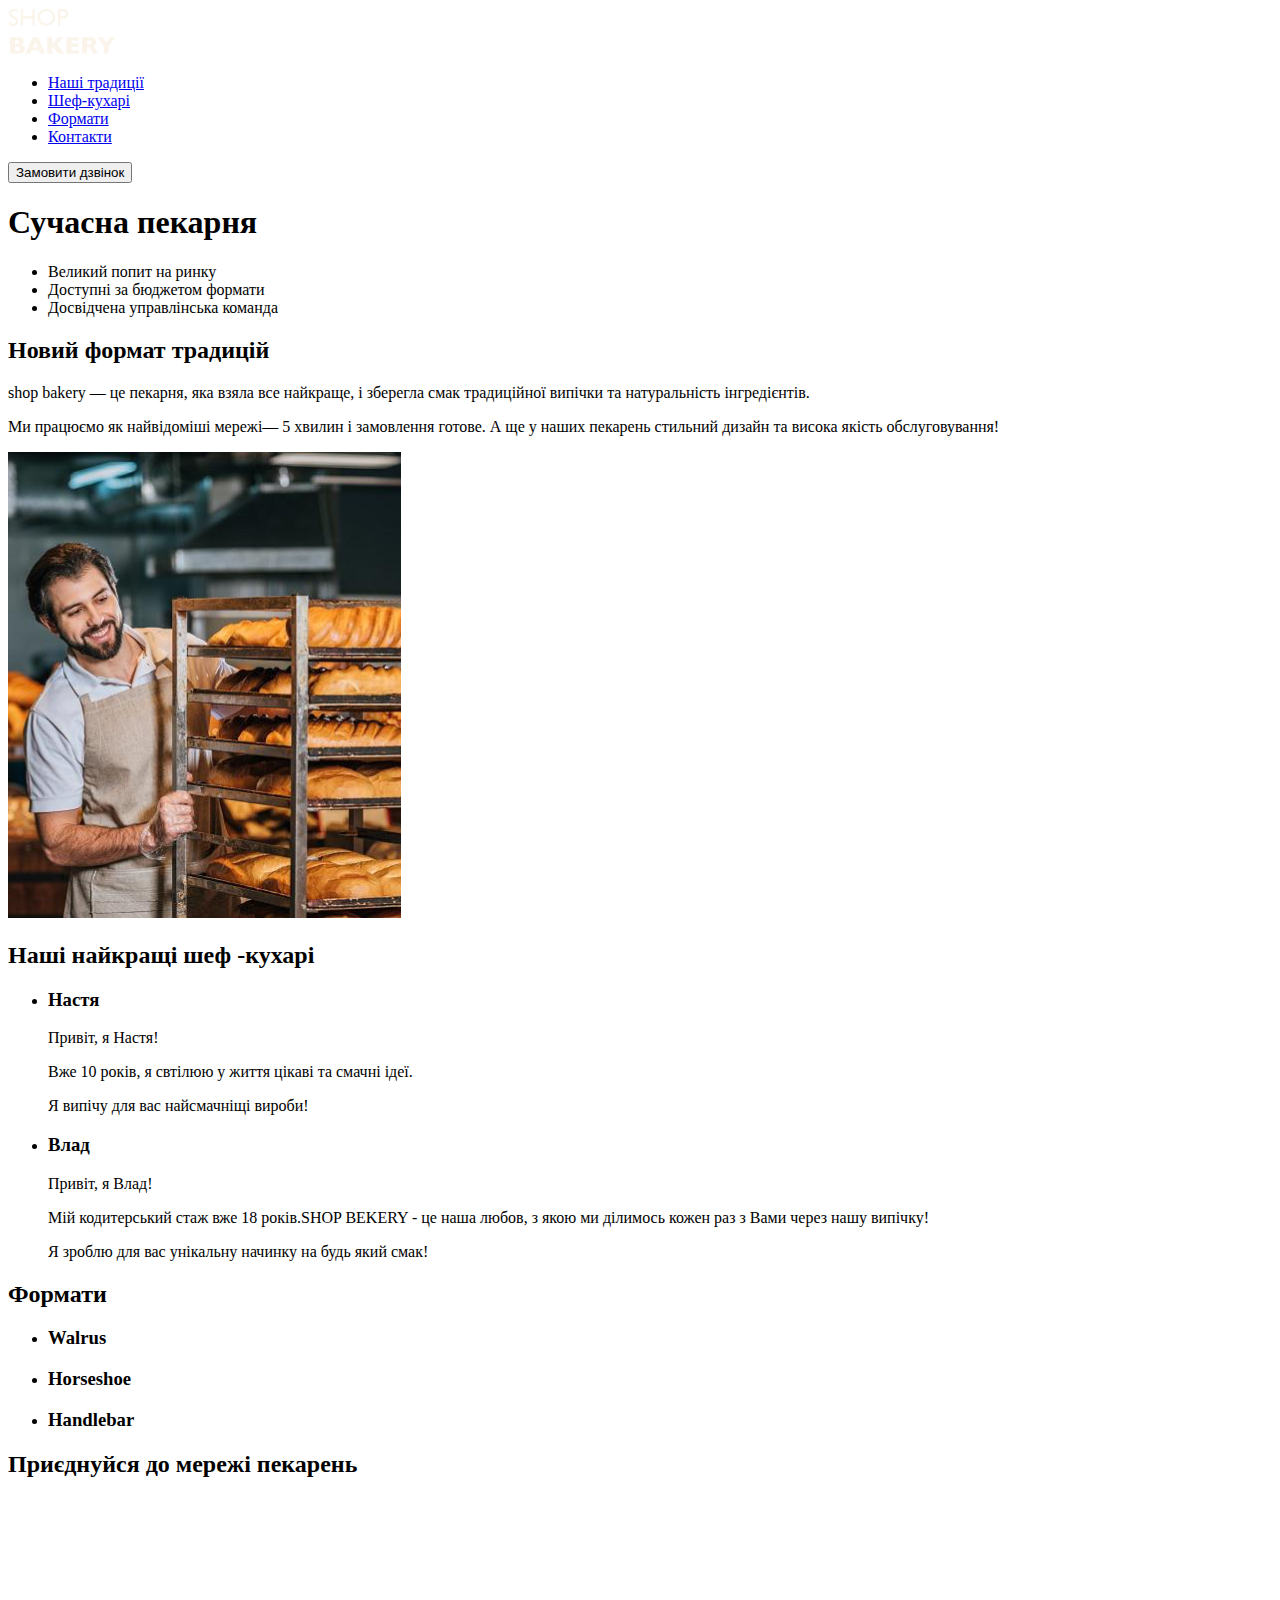
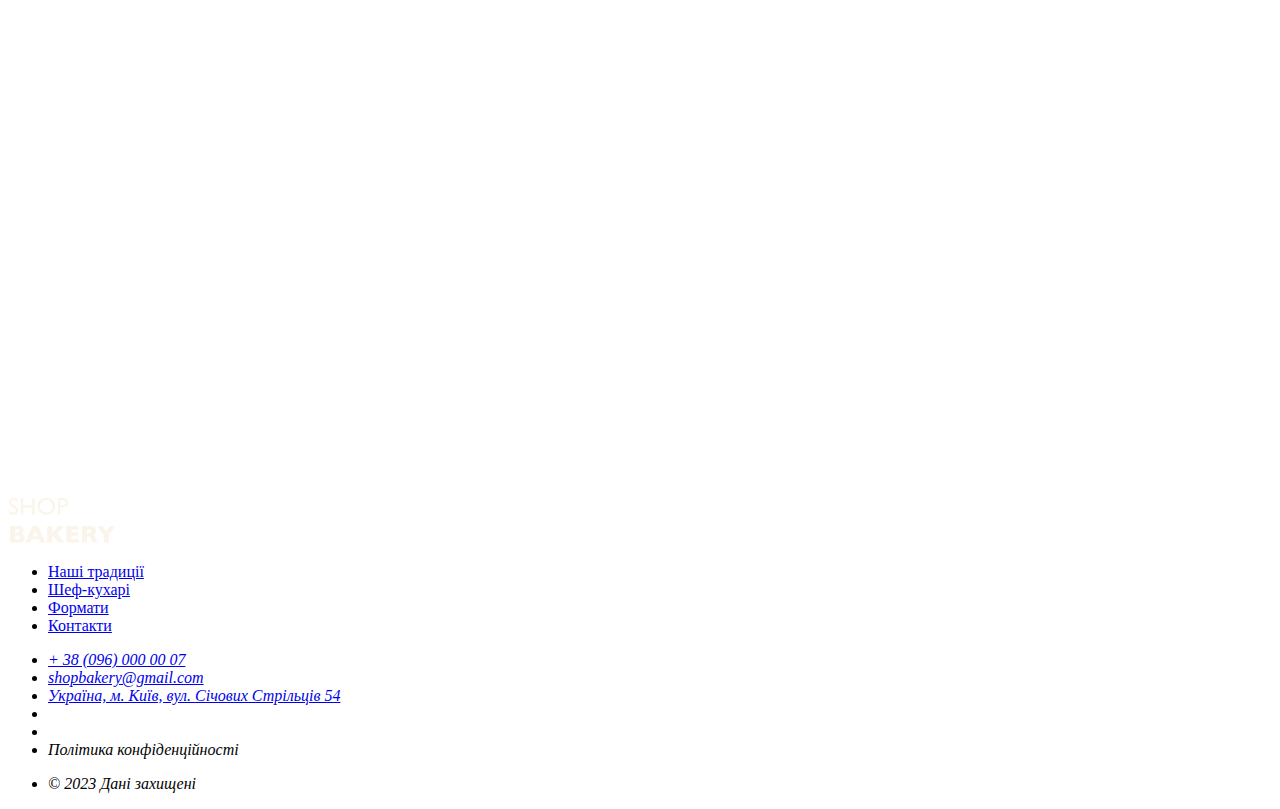
==== index.html @ c2840399 "Changes to be committed: 	modified:   index.html 	new file:   test.html" ====
<!DOCTYPE html>
<html lang="uk">

<head>
    <meta charset="UTF-8">
    <meta name="viewport" content="width=device-width, initial-scale=1.0">
    <title>Сучасна пекарня</title>
</head>

<body>
    <header>
        <nav>
            <a href="/"><img src="images/logo.svg" alt="Сучасна пекарня">
            </a>
            <ul>
                <li><a href="#traditions-section">Наші традиції</a></li>
                <li><a href="#chefs-section">Шеф-кухарі</a></li>
                <li><a href="#formats-section">Формати</a></li>
                <li><a href="#contact-section">Контакти</a></li>
            </ul>
        </nav>
        <button type="button">Замовити дзвінок</button>
    </header>
    <main>
        <section>
            <h1>Сучасна пекарня</h1>
        </section>
        <section id="traditions-section">
            <ul>
                <li>Великий попит на ринку</li>
                <li>Доступні за бюджетом формати</li>
                <li>Досвідчена управлінська команда</li>
            </ul>
            <h2>Новий формат традицій</h2>
            <p>
                <span>shop bakery</span> — це пекарня, яка взяла все найкраще, і зберегла смак традиційної випічки та
                натуральність інгредієнтів.
            </p>
            <p>Ми працюємо як найвідоміші мережі—
                <span>5 хвилин і замовлення готове</span>.
                А ще у наших пекарень стильний дизайн
                та висока якість обслуговування!
            </p>
            <img src="images/baker-man.jpg" alt="Пекар">
        </section>
        <section id="chefs-section">
            <h2>Наші найкращі шеф -кухарі</h2>
            <ul>
                <li>
                    <article>
                        <h3>Настя</h3>
                        <p>Привіт, я Настя!</p>
                        <p>Вже 10 років, я свтілюю
                            у життя цікаві та смачні ідеї.</p>
                        <p>Я випічу для вас
                            найсмачніщі вироби!</p>
                    </article>
                </li>
                <li>
                    <article>
                        <h3>Влад</h3>
                        <p>Привіт, я Влад!</p>
                        <p>Мій кодитерський стаж вже 18 років.SHOP BEKERY - це наша любов, з якою ми ділимось
                            кожен раз з Вами через нашу
                            випічку!</p>
                        <p>Я зроблю для вас унікальну начинку на будь який смак!</p>
                    </article>
                </li>
            </ul>
        </section>
        <section id="formats-section">
            <h2>Формати</h2>
            <ul>
                <li>
                    <article>
                        <h3 lang="en">Walrus</h3>
                    </article>
                </li>
                <li>
                    <article>
                        <h3 lang="en">Horseshoe</h3>
                    </article>
                </li>
                <li>
                    <article>
                        <h3 lang="en">Handlebar</h3>
                    </article>
                </li>
            </ul>
        </section>
        <section id="contact-section">
            <h2>Приєднуйся до мережі пекарень</h2>
            <iframe
                src="https://www.google.com/maps/embed?pb=!1m18!1m12!1m3!1d2540.1640531314047!2d30.491233500000003!3d50.4566697!2m3!1f0!2f0!3f0!3m2!1i1024!2i768!4f13.1!3m3!1m2!1s0x40d4ce637bfe1717%3A0x5370c2254ad1b952!2z0YPQuy4g0KHQtdGH0LXQstGL0YUg0KHRgtGA0LXQu9GM0YbQvtCyLCA1NCwg0JrQuNC10LIsIDAyMDAw!5e0!3m2!1sru!2sua!4v1703765813753!5m2!1sru!2sua"
                width="603" height="595" style="border:0;" allowfullscreen="" loading="lazy"
                referrerpolicy="no-referrer-when-downgrade"></iframe>
        </section>
    </main>
    <footer>
        <nav>
            <a href="/"><img src="images/logo.svg" alt="Сучасна пекарня">
                <ul>
                    <li><a href="#">Наші традиції</a></li>
                    <li><a href="#">Шеф-кухарі</a></li>
                    <li><a href="#">Формати</a></li>
                    <li><a href="#">Контакти</a></li>

                </ul>
        </nav>
        <address>
            <ul>
                <li><a href="tel:+380960000007">+ 38 (096) 000 00 07</a></li>
                <li><a href="mailto:shopbakery@gmail.com">shopbakery@gmail.com</a></li>
                <li><a href="https://maps.app.goo.gl/4jJMo3dhJYnmSr639" target="_blank">Україна, м. Київ,
                        вул. Січових Стрільців 54</a></li>
                <li><a href="#" target="_blank"></a></li>
                <li><a href="#" target="_blank"></a></li>
                <li><a href="#" target="_blank"></a>Політика конфіденційності</li>
                <li>
                    <p>&copy; 2023 Дані захищені</p>
                </li>
            </ul>
        </address>
    </footer>
</body>


</html>
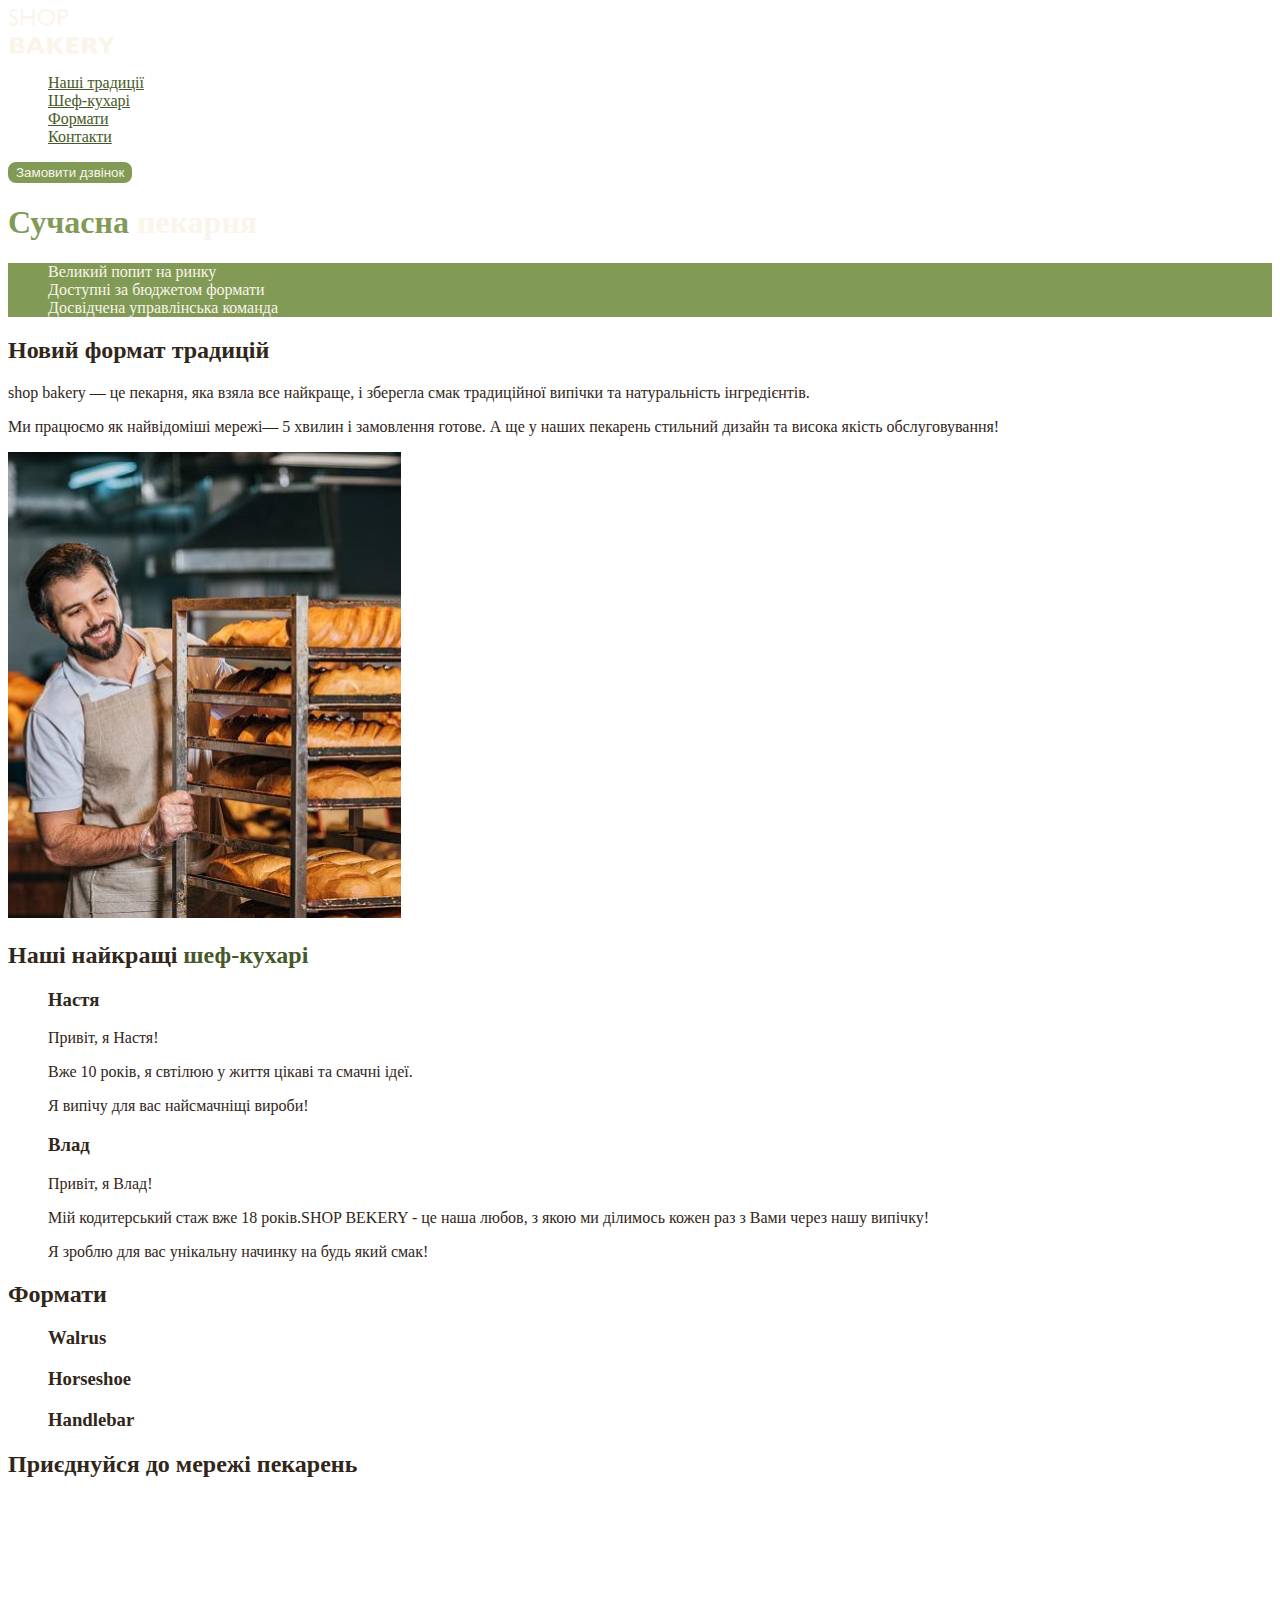
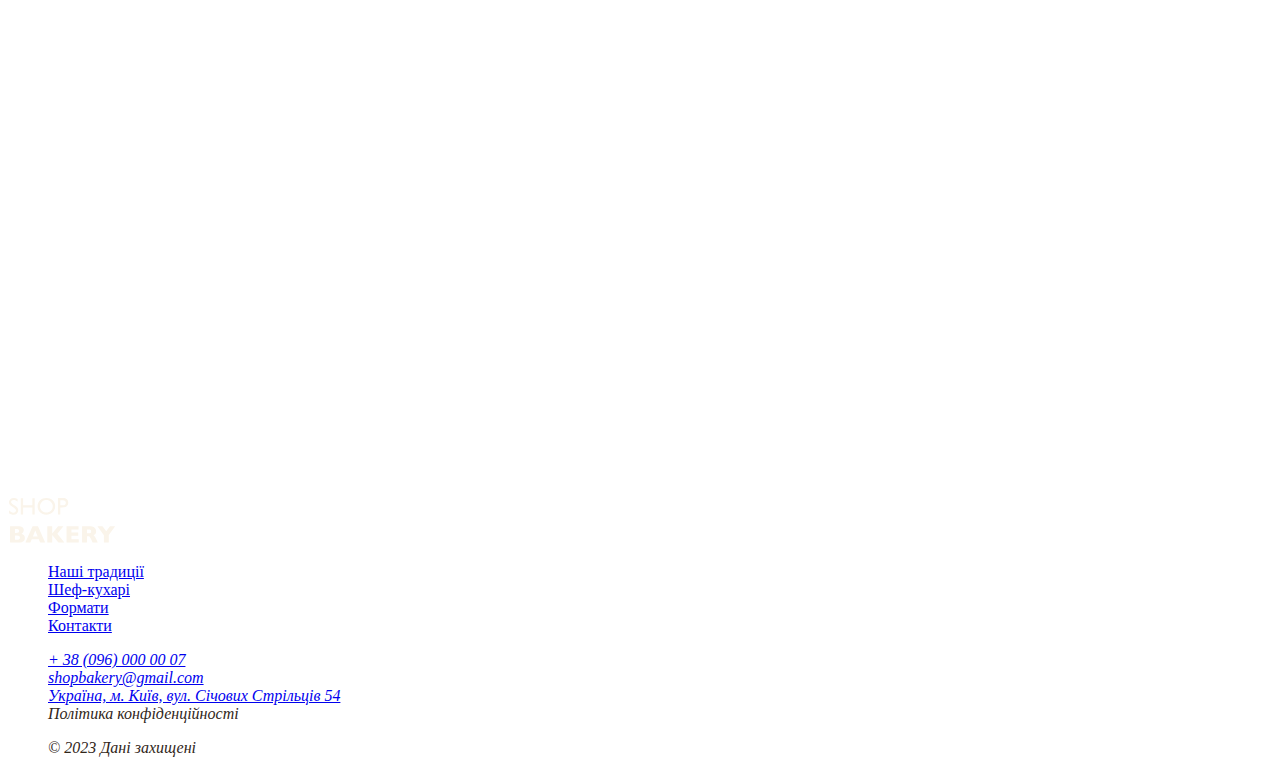
==== commit 5324b936: "new file:   css/styles.css 	modified:   index.html 	deleted:    test.html" ====
--- a/index.html
+++ b/index.html
@@ -5,6 +5,7 @@
     <meta charset="UTF-8">
     <meta name="viewport" content="width=device-width, initial-scale=1.0">
     <title>Сучасна пекарня</title>
+    <link rel="stylesheet" href="css/styles.css">
 </head>
 
 <body>
@@ -13,25 +14,25 @@
             <a href="/"><img src="images/logo.svg" alt="Сучасна пекарня">
             </a>
             <ul>
-                <li><a href="#traditions-section">Наші традиції</a></li>
-                <li><a href="#chefs-section">Шеф-кухарі</a></li>
-                <li><a href="#formats-section">Формати</a></li>
-                <li><a href="#contact-section">Контакти</a></li>
+                <li><a class="link" href="#traditions-section">Наші традиції</a></li>
+                <li><a class="link" href="#chefs-section">Шеф-кухарі</a></li>
+                <li><a class="link" href="#formats-section">Формати</a></li>
+                <li><a class="link" href="#contact-section">Контакти</a></li>
             </ul>
         </nav>
-        <button type="button">Замовити дзвінок</button>
+        <button class="bottom" type="button">Замовити дзвінок</button>
     </header>
     <main>
         <section>
-            <h1>Сучасна пекарня</h1>
+            <h1 class="hero-title"><span class="accent">Сучасна</span> пекарня</h1>
         </section>
         <section id="traditions-section">
-            <ul>
+            <ul class="adventages-list">
                 <li>Великий попит на ринку</li>
                 <li>Доступні за бюджетом формати</li>
                 <li>Досвідчена управлінська команда</li>
             </ul>
-            <h2>Новий формат традицій</h2>
+            <h2 class="section-title">Новий формат традицій</h2>
             <p>
                 <span>shop bakery</span> — це пекарня, яка взяла все найкраще, і зберегла смак традиційної випічки та
                 натуральність інгредієнтів.
@@ -44,7 +45,7 @@
             <img src="images/baker-man.jpg" alt="Пекар">
         </section>
         <section id="chefs-section">
-            <h2>Наші найкращі шеф -кухарі</h2>
+            <h2 class="section-title">Наші найкращі <span class="accent">шеф-кухарі</span></h2>
             <ul>
                 <li>
                     <article>
@@ -69,7 +70,7 @@
             </ul>
         </section>
         <section id="formats-section">
-            <h2>Формати</h2>
+            <h2 class="section-title">Формати</h2>
             <ul>
                 <li>
                     <article>
@@ -89,7 +90,7 @@
             </ul>
         </section>
         <section id="contact-section">
-            <h2>Приєднуйся до мережі пекарень</h2>
+            <h2 class="section-title">Приєднуйся до мережі пекарень</h2>
             <iframe
                 src="https://www.google.com/maps/embed?pb=!1m18!1m12!1m3!1d2540.1640531314047!2d30.491233500000003!3d50.4566697!2m3!1f0!2f0!3f0!3m2!1i1024!2i768!4f13.1!3m3!1m2!1s0x40d4ce637bfe1717%3A0x5370c2254ad1b952!2z0YPQuy4g0KHQtdGH0LXQstGL0YUg0KHRgtGA0LXQu9GM0YbQvtCyLCA1NCwg0JrQuNC10LIsIDAyMDAw!5e0!3m2!1sru!2sua!4v1703765813753!5m2!1sru!2sua"
                 width="603" height="595" style="border:0;" allowfullscreen="" loading="lazy"
@@ -124,5 +125,4 @@
     </footer>
 </body>
 
-
 </html>--- a/css/styles.css
+++ b/css/styles.css
@@ -0,0 +1,52 @@
+:root {
+  --color-primary-dark: #31261a;
+  --color-primary-light: #faf4ea;
+  --color-brand-light: #819b57;
+  --color-brand-dark: #465929;
+}
+
+body {
+  color: var(--color-primary-dark);
+}
+
+ul {
+  list-style-type: none;
+}
+
+.bottom {
+  color: var(--color-primary-light);
+  background-color: var(--color-brand-light);
+  border: 2px solid var(--color-brand-light);
+  border-radius: 8px;
+  cursor: pointer;
+}
+
+.bottom:hover {
+  color: var(--color-brand-dark);
+  background-color: transparent;
+}
+
+.link {
+  color: var(--color-brand-dark);
+}
+
+.link:hover {
+  color: var(--color-brand-light);
+}
+
+.hero-title {
+  color: var(--color-primary-light);
+}
+
+.hero-title .accent {
+  color: var(--color-brand-light);
+}
+
+.adventages-list {
+  color: var(--color-primary-light);
+  background-color: var(--color-brand-light);
+}
+
+.section-title .accent {
+  color: var(--color-brand-dark);
+}
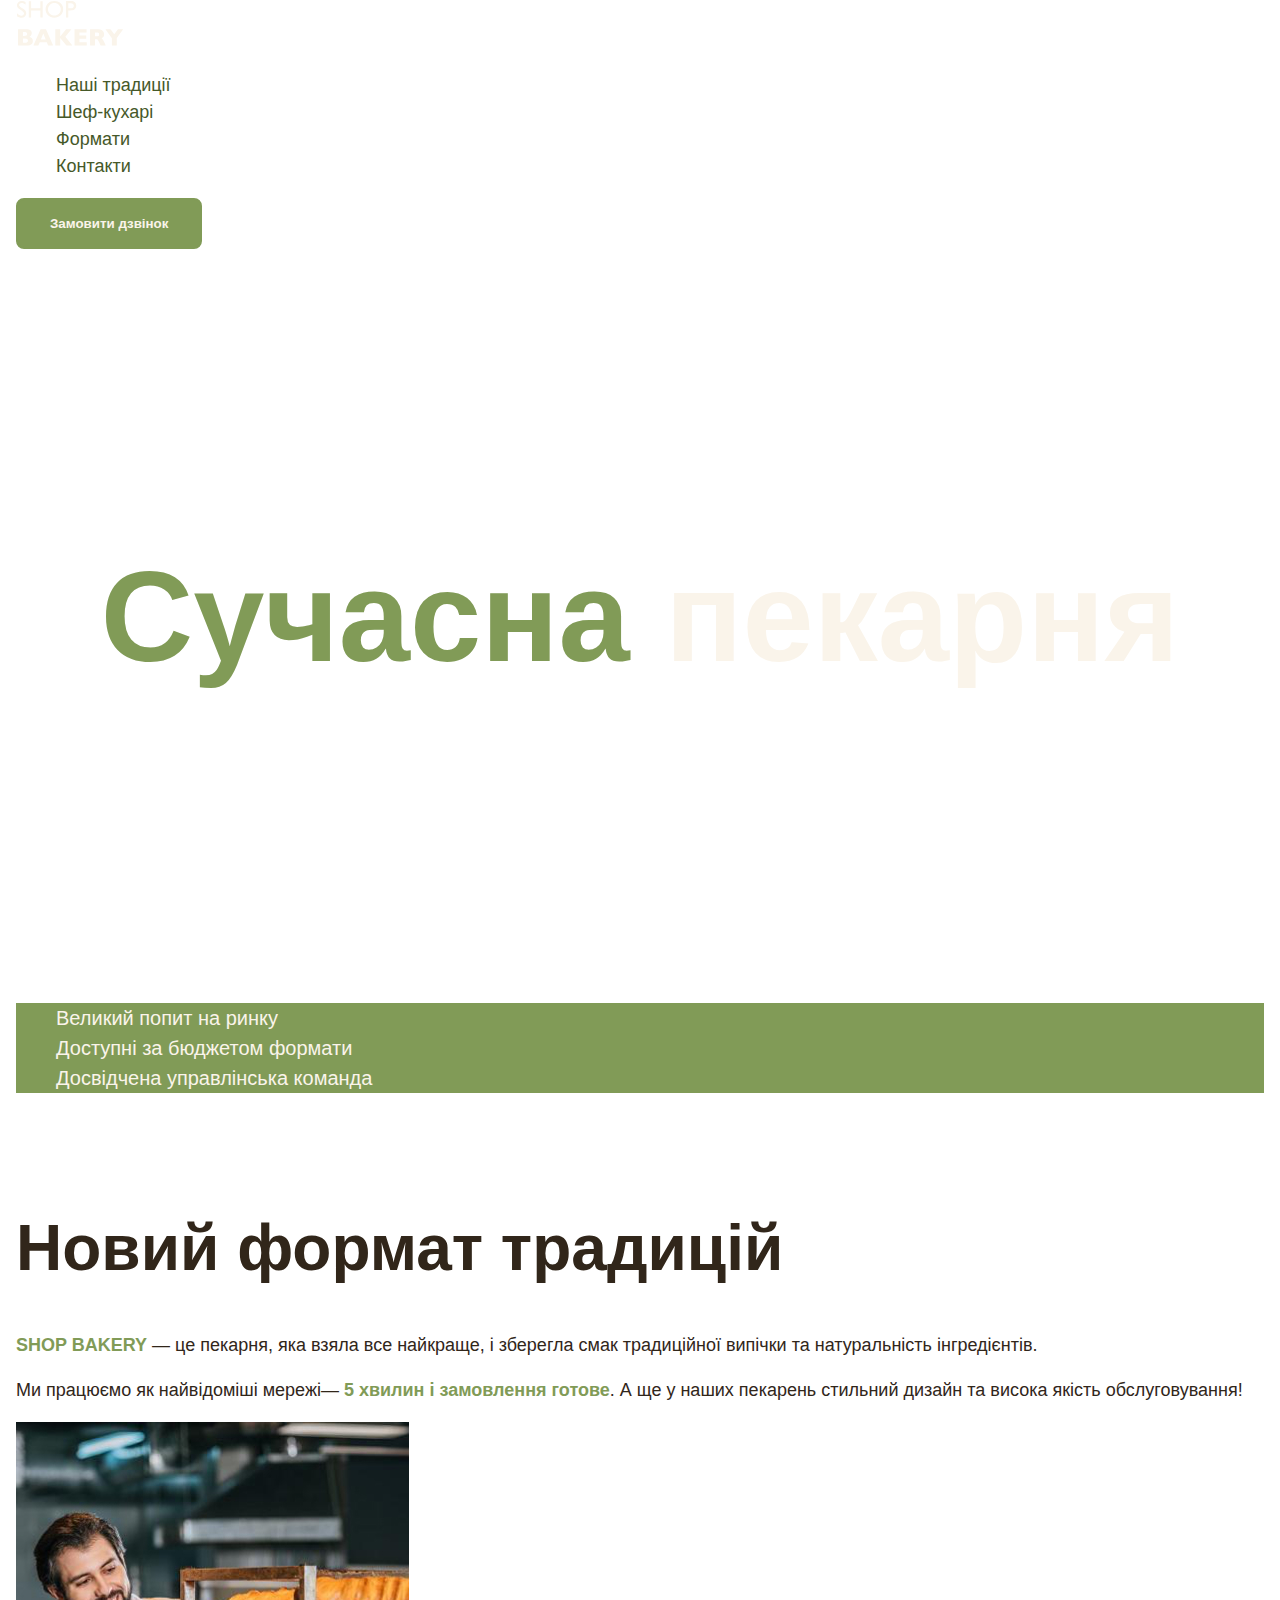
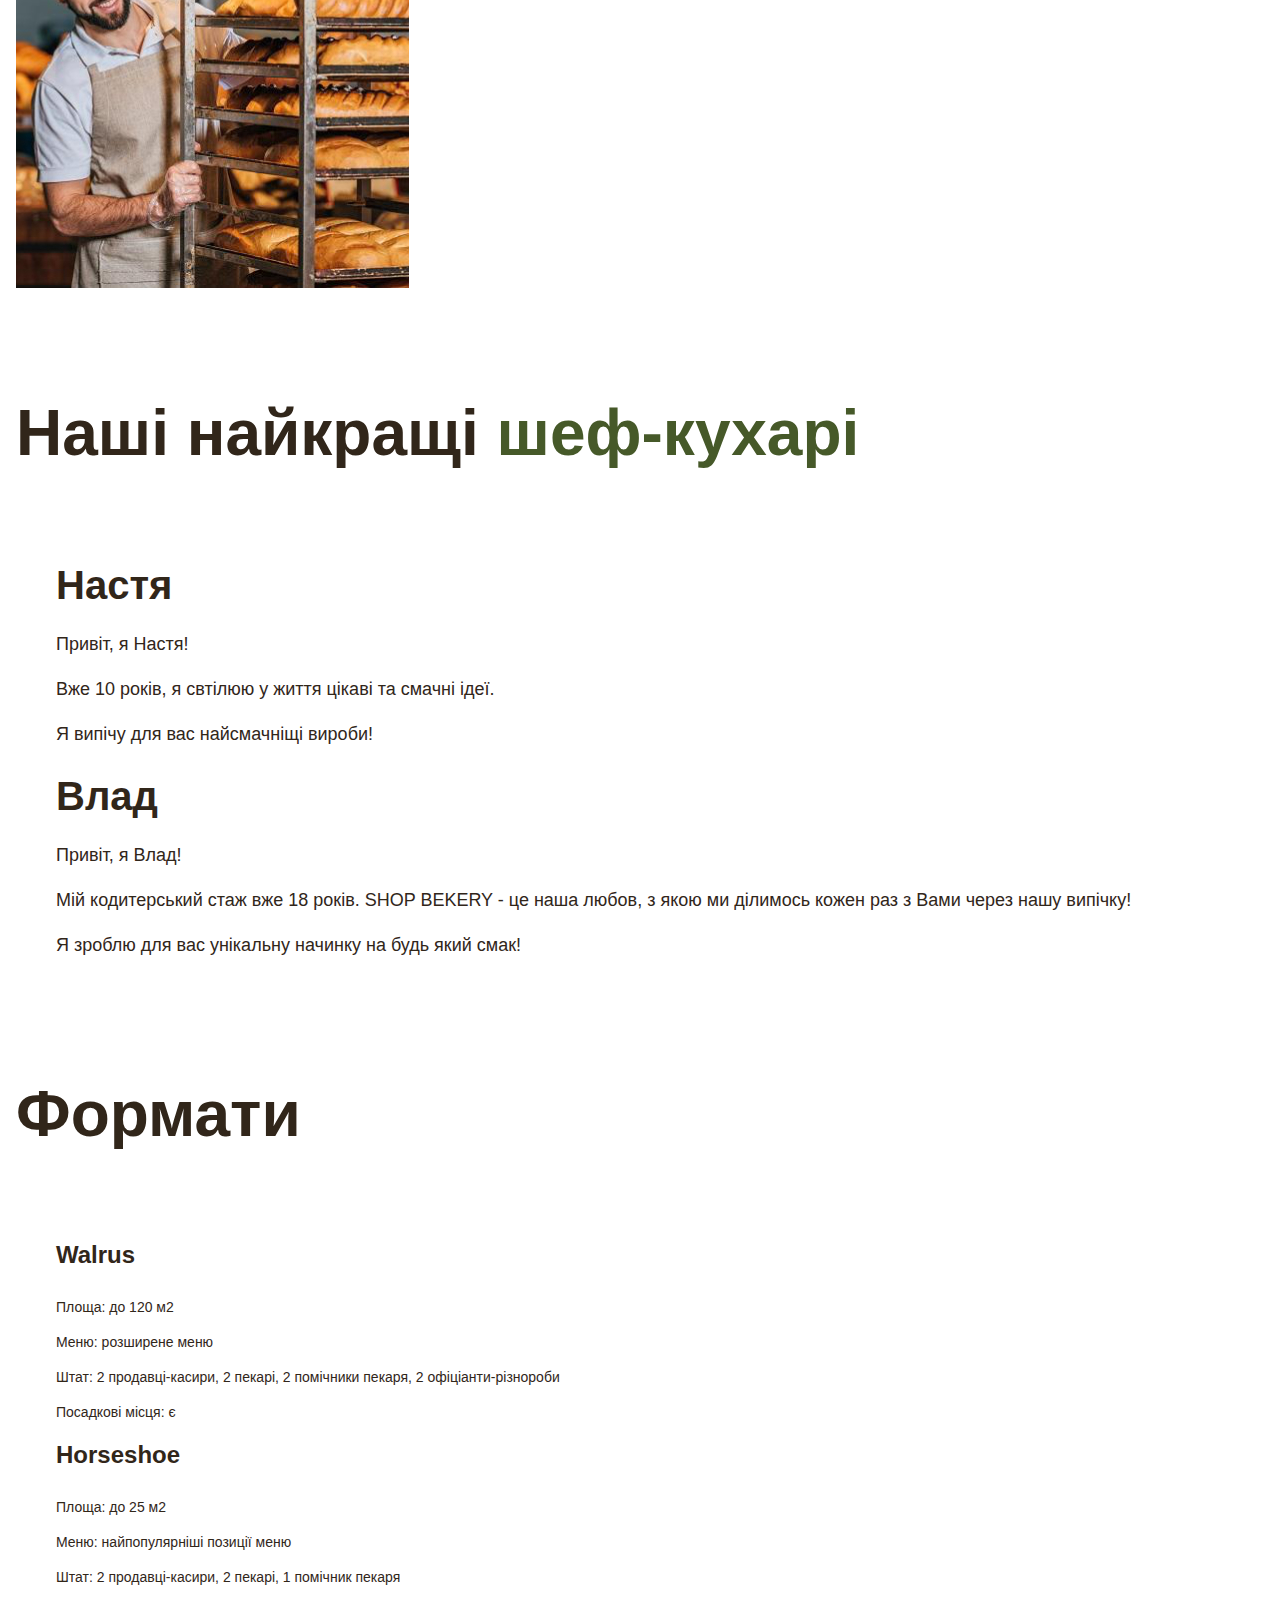
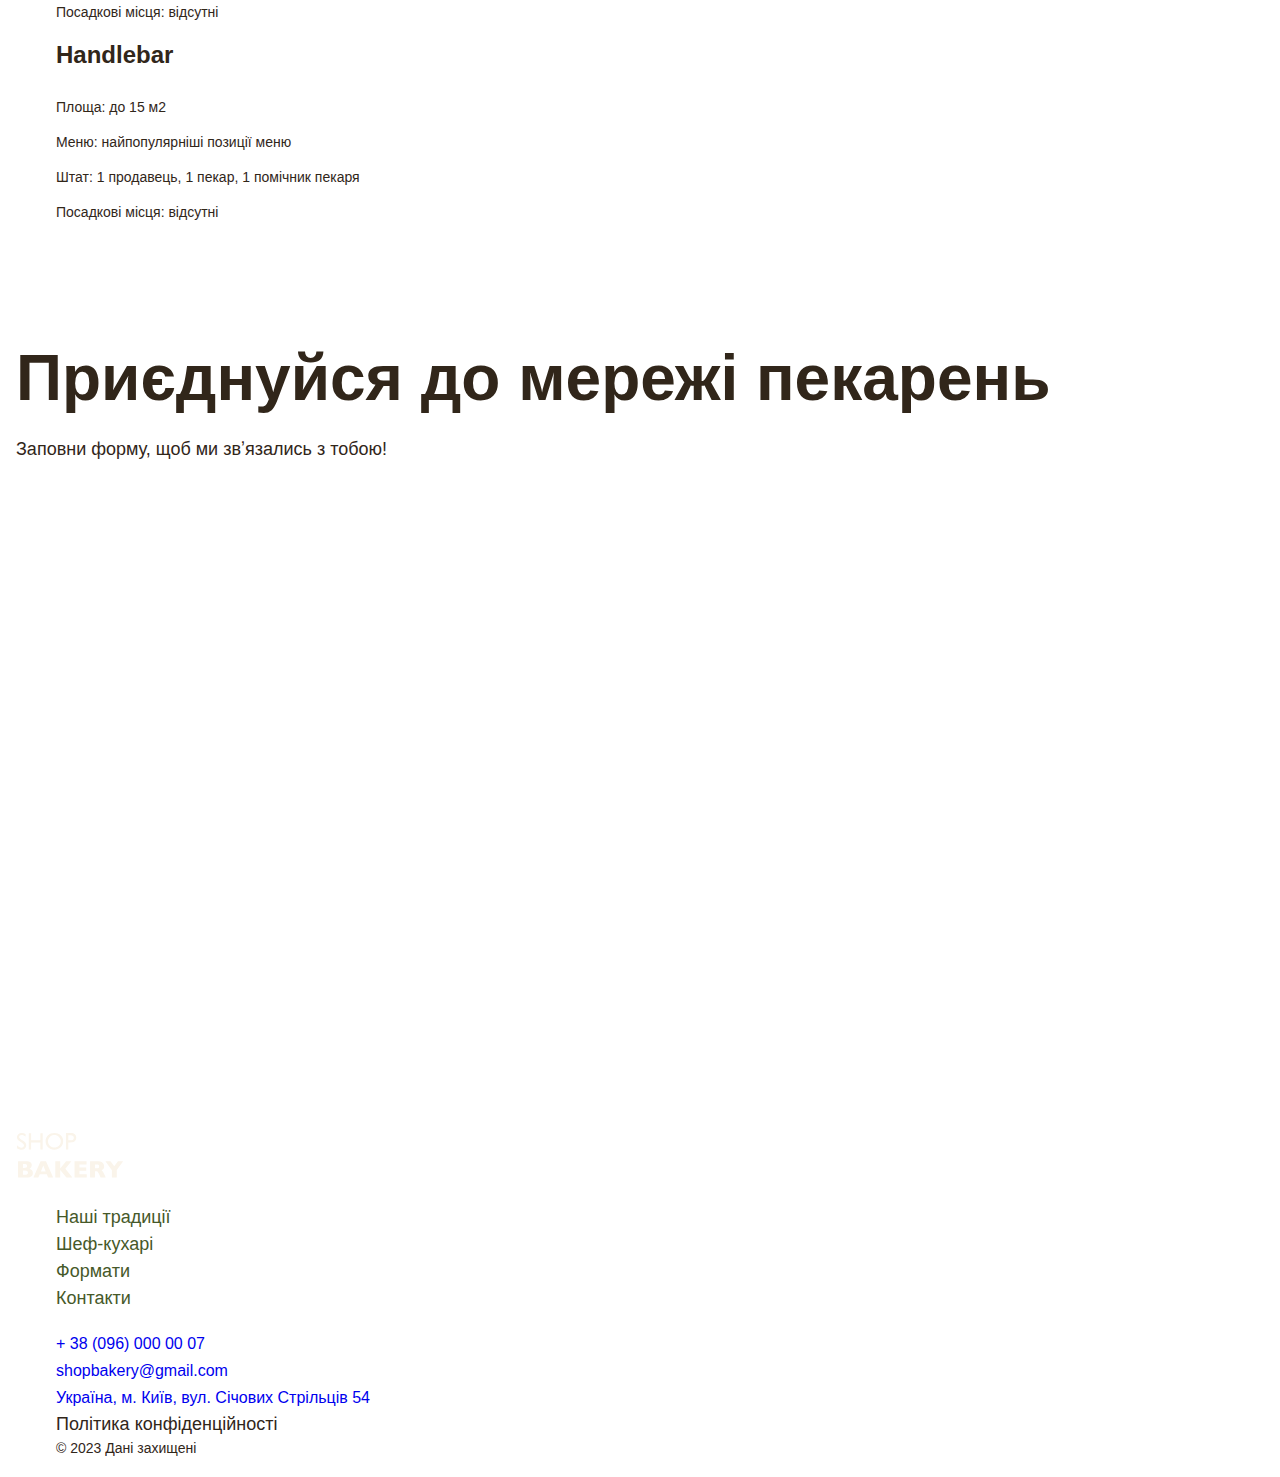
==== commit 55cb3247: "modified:   css/styles.css 	modified:   index.html" ====
--- a/index.html
+++ b/index.html
@@ -10,118 +10,158 @@
 
 <body>
     <header>
-        <nav>
-            <a href="/"><img src="images/logo.svg" alt="Сучасна пекарня">
-            </a>
-            <ul>
-                <li><a class="link" href="#traditions-section">Наші традиції</a></li>
-                <li><a class="link" href="#chefs-section">Шеф-кухарі</a></li>
-                <li><a class="link" href="#formats-section">Формати</a></li>
-                <li><a class="link" href="#contact-section">Контакти</a></li>
-            </ul>
-        </nav>
-        <button class="bottom" type="button">Замовити дзвінок</button>
+        <div class="container">
+            <nav>
+                <a href="/"><img src="images/logo.svg" alt="Сучасна пекарня">
+                </a>
+                <ul>
+                    <li><a class="link" href="#traditions-section">Наші традиції</a></li>
+                    <li><a class="link" href="#chefs-section">Шеф-кухарі</a></li>
+                    <li><a class="link" href="#formats-section">Формати</a></li>
+                    <li><a class="link" href="#contact-section">Контакти</a></li>
+                </ul>
+            </nav>
+            <button class="bottom" type="button">Замовити дзвінок</button>
+        </div>
     </header>
     <main>
+        <section class="hero-section">
+            <div class="container">
+                <h1 class="hero-title"><span class="accent">Сучасна</span> пекарня</h1>
+            </div>
+        </section>
         <section>
-            <h1 class="hero-title"><span class="accent">Сучасна</span> пекарня</h1>
+            <div class="container">
+                <h2 class="visually-hidden">Наші переваги</h2>
+                <ul class="adventages-list">
+                    <li class="adventages-item">Великий попит на ринку</li>
+                    <li class="adventages-item">Доступні за бюджетом формати</li>
+                    <li class="adventages-item">Досвідчена управлінська команда</li>
+                </ul>
+            </div>
         </section>
-        <section id="traditions-section">
-            <ul class="adventages-list">
-                <li>Великий попит на ринку</li>
-                <li>Доступні за бюджетом формати</li>
-                <li>Досвідчена управлінська команда</li>
-            </ul>
-            <h2 class="section-title">Новий формат традицій</h2>
-            <p>
-                <span>shop bakery</span> — це пекарня, яка взяла все найкраще, і зберегла смак традиційної випічки та
-                натуральність інгредієнтів.
-            </p>
-            <p>Ми працюємо як найвідоміші мережі—
-                <span>5 хвилин і замовлення готове</span>.
-                А ще у наших пекарень стильний дизайн
-                та висока якість обслуговування!
-            </p>
-            <img src="images/baker-man.jpg" alt="Пекар">
+        <section class="traditions-section section" id="traditions-section">
+            <div class="container">
+                <h2 class="traditions-title section-title">Новий формат традицій</h2>
+                <p class="traditions-text">
+                    <span class="brand uppercase">shop bakery</span> — це пекарня, яка взяла все найкраще, і зберегла
+                    смак
+                    традиційної випічки та натуральність інгредієнтів.
+                </p>
+                <p class="traditions-text">Ми працюємо як найвідоміші мережі—
+                    <span class="brand">5 хвилин і замовлення готове</span>.
+                    А ще у наших пекарень стильний дизайн та висока якість обслуговування!
+                </p>
+                <img src="images/baker-man.jpg" alt="Пекар">
+            </div>
         </section>
-        <section id="chefs-section">
-            <h2 class="section-title">Наші найкращі <span class="accent">шеф-кухарі</span></h2>
-            <ul>
-                <li>
-                    <article>
-                        <h3>Настя</h3>
-                        <p>Привіт, я Настя!</p>
-                        <p>Вже 10 років, я свтілюю
-                            у життя цікаві та смачні ідеї.</p>
-                        <p>Я випічу для вас
-                            найсмачніщі вироби!</p>
-                    </article>
-                </li>
-                <li>
-                    <article>
-                        <h3>Влад</h3>
-                        <p>Привіт, я Влад!</p>
-                        <p>Мій кодитерський стаж вже 18 років.SHOP BEKERY - це наша любов, з якою ми ділимось
-                            кожен раз з Вами через нашу
-                            випічку!</p>
-                        <p>Я зроблю для вас унікальну начинку на будь який смак!</p>
-                    </article>
-                </li>
-            </ul>
+        <section class="section" id="chefs-section">
+            <div class="container">
+                <h2 class="chefs-title section-title">Наші найкращі <span class="accent">шеф-кухарі</span></h2>
+                <ul>
+                    <li>
+                        <article>
+                            <h3 class="chef-title">Настя</h3>
+                            <p>Привіт, я Настя!</p>
+                            <p>Вже 10 років, я свтілюю
+                                у життя цікаві та смачні ідеї.</p>
+                            <p>Я випічу для вас
+                                найсмачніщі вироби!</p>
+                        </article>
+                    </li>
+                    <li>
+                        <article>
+                            <h3 class="chef-title">Влад</h3>
+                            <p>Привіт, я Влад!</p>
+                            <p>Мій кодитерський стаж вже 18 років. SHOP BEKERY - це наша любов, з якою ми ділимось
+                                кожен раз з Вами через нашу
+                                випічку!</p>
+                            <p>Я зроблю для вас унікальну начинку на будь який смак!</p>
+                        </article>
+                    </li>
+                </ul>
+            </div>
         </section>
-        <section id="formats-section">
-            <h2 class="section-title">Формати</h2>
-            <ul>
-                <li>
-                    <article>
-                        <h3 lang="en">Walrus</h3>
-                    </article>
-                </li>
-                <li>
-                    <article>
-                        <h3 lang="en">Horseshoe</h3>
-                    </article>
-                </li>
-                <li>
-                    <article>
-                        <h3 lang="en">Handlebar</h3>
-                    </article>
-                </li>
-            </ul>
+        <section class="section" id="formats-section">
+            <div class="container">
+                <h2 class="formats-title section-title">Формати</h2>
+                <ul>
+                    <li>
+                        <article>
+                            <h3 class="format-title" lang="en">Walrus</h3>
+                            <div class="format-text">
+                                <p>Площа: до 120 м2</p>
+                                <p>Меню: розширене меню</p>
+                                <p>Штат: 2 продавці-касири, 2 пекарі, 2 помічники пекаря, 2 офіціанти-різнороби</p>
+                                <p>Посадкові місця: є</p>
+                            </div>
+                        </article>
+                    </li>
+                    <li>
+                        <article>
+                            <h3 class="format-title" lang="en">Horseshoe</h3>
+                            <div class="format-text">
+                                <p>Площа: до 25 м2</p>
+                                <p>Меню: найпопулярніші позиції меню</p>
+                                <p>Штат: 2 продавці-касири, 2 пекарі, 1 помічник пекаря</p>
+                                <p>Посадкові місця: відсутні</p>
+                            </div>
+                        </article>
+                    </li>
+                    <li>
+                        <article>
+                            <h3 class="format-title" lang="en">Handlebar</h3>
+                            <div class="format-text">
+                                <p>Площа: до 15 м2</p>
+                                <p>Меню: найпопулярніші позиції меню</p>
+                                <p>Штат: 1 продавець, 1 пекар, 1 помічник пекаря</p>
+                                <p>Посадкові місця: відсутні</p>
+                            </div>
+                        </article>
+                    </li>
+                </ul>
+            </div>
         </section>
-        <section id="contact-section">
-            <h2 class="section-title">Приєднуйся до мережі пекарень</h2>
-            <iframe
-                src="https://www.google.com/maps/embed?pb=!1m18!1m12!1m3!1d2540.1640531314047!2d30.491233500000003!3d50.4566697!2m3!1f0!2f0!3f0!3m2!1i1024!2i768!4f13.1!3m3!1m2!1s0x40d4ce637bfe1717%3A0x5370c2254ad1b952!2z0YPQuy4g0KHQtdGH0LXQstGL0YUg0KHRgtGA0LXQu9GM0YbQvtCyLCA1NCwg0JrQuNC10LIsIDAyMDAw!5e0!3m2!1sru!2sua!4v1703765813753!5m2!1sru!2sua"
-                width="603" height="595" style="border:0;" allowfullscreen="" loading="lazy"
-                referrerpolicy="no-referrer-when-downgrade"></iframe>
+        <section class="section" id="contact-section">
+            <div class="container">
+                <h2 class="contact-title section-title">Приєднуйся до мережі пекарень</h2>
+                <p>Заповни форму, щоб ми звʼязались з тобою!</p>
+                <iframe
+                    src="https://www.google.com/maps/embed?pb=!1m18!1m12!1m3!1d2540.1640531314047!2d30.491233500000003!3d50.4566697!2m3!1f0!2f0!3f0!3m2!1i1024!2i768!4f13.1!3m3!1m2!1s0x40d4ce637bfe1717%3A0x5370c2254ad1b952!2z0YPQuy4g0KHQtdGH0LXQstGL0YUg0KHRgtGA0LXQu9GM0YbQvtCyLCA1NCwg0JrQuNC10LIsIDAyMDAw!5e0!3m2!1sru!2sua!4v1703765813753!5m2!1sru!2sua"
+                    width="603" height="595" style="border:0;" allowfullscreen="" loading="lazy"
+                    referrerpolicy="no-referrer-when-downgrade"></iframe>
+            </div>
         </section>
     </main>
     <footer>
-        <nav>
-            <a href="/"><img src="images/logo.svg" alt="Сучасна пекарня">
+        <div class="container">
+            <nav>
+                <a href="/"><img src="images/logo.svg" alt="Сучасна пекарня">
+                    <ul>
+                        <li><a class="link" href="#">Наші традиції</a></li>
+                        <li><a class="link" href="#">Шеф-кухарі</a></li>
+                        <li><a class="link" href="#">Формати</a></li>
+                        <li><a class="link" href="#">Контакти</a></li>
+
+                    </ul>
+            </nav>
+            <address>
                 <ul>
-                    <li><a href="#">Наші традиції</a></li>
-                    <li><a href="#">Шеф-кухарі</a></li>
-                    <li><a href="#">Формати</a></li>
-                    <li><a href="#">Контакти</a></li>
-
+                    <li><a class="address-link" href="tel:+380960000007">+ 38 (096) 000 00 07</a></li>
+                    <li><a class="address-link" href="mailto:shopbakery@gmail.com">shopbakery@gmail.com</a></li>
+                    <li><a class="address-link" href="https://maps.app.goo.gl/4jJMo3dhJYnmSr639"
+                            target="_blank">Україна, м.
+                            Київ,
+                            вул. Січових Стрільців 54</a></li>
+                    <li><a href="#" target="_blank"></a></li>
+                    <li><a href="#" target="_blank"></a></li>
+                    <li><a class="address-link" href="#" target="_blank"></a>Політика конфіденційності</li>
+                    <li>
+                        <p class="address-copyright">&copy; 2023 Дані захищені</p>
+                    </li>
                 </ul>
-        </nav>
-        <address>
-            <ul>
-                <li><a href="tel:+380960000007">+ 38 (096) 000 00 07</a></li>
-                <li><a href="mailto:shopbakery@gmail.com">shopbakery@gmail.com</a></li>
-                <li><a href="https://maps.app.goo.gl/4jJMo3dhJYnmSr639" target="_blank">Україна, м. Київ,
-                        вул. Січових Стрільців 54</a></li>
-                <li><a href="#" target="_blank"></a></li>
-                <li><a href="#" target="_blank"></a></li>
-                <li><a href="#" target="_blank"></a>Політика конфіденційності</li>
-                <li>
-                    <p>&copy; 2023 Дані захищені</p>
-                </li>
-            </ul>
-        </address>
+            </address>
+        </div>
     </footer>
 </body>
 
--- a/css/styles.css
+++ b/css/styles.css
@@ -1,3 +1,35 @@
+@font-face {
+  font-display: swap;
+  font-family: 'Poppins';
+  font-style: normal;
+  font-weight: 300;
+  src: url('../fonts/poppins-v20-latin-300.woff2') format('woff2');
+}
+
+@font-face {
+  font-display: swap;
+  font-family: 'Poppins';
+  font-style: normal;
+  font-weight: 400;
+  src: url('../fonts/poppins-v20-latin-regular.woff2') format('woff2');
+}
+
+@font-face {
+  font-display: swap;
+  font-family: 'Poppins';
+  font-style: normal;
+  font-weight: 600;
+  src: url('../fonts/poppins-v20-latin-600.woff2') format('woff2');
+}
+
+@font-face {
+  font-display: swap;
+  font-family: 'Poppins';
+  font-style: normal;
+  font-weight: 900;
+  src: url('../fonts/poppins-v20-latin-900.woff2') format('woff2');
+}
+
 :root {
   --color-primary-dark: #31261a;
   --color-primary-light: #faf4ea;
@@ -5,16 +37,61 @@
   --color-brand-dark: #465929;
 }
 
+* {
+  box-sizing: border-box;
+}
+
 body {
+  margin: 0;
   color: var(--color-primary-dark);
+  font-family: 'Poppins', sans-serif;
+  font-size: 18px;
+  font-weight: 400;
+  line-height: 1.5;
+}
+
+h1,
+h2,
+h3,
+h4,
+h5,
+h6,
+p {
+  margin-top: 0;
+}
+
+address {
+  font-style: normal;
 }
 
 ul {
   list-style-type: none;
 }
 
+.visually-hidden {
+  position: absolute;
+  left: -10000px;
+  top: auto;
+  width: 1px;
+  height: 1px;
+  overflow: hidden;
+}
+
+.section {
+  padding: 48px 0;
+}
+
+.container {
+  width: 100%;
+  max-width: 1288px;
+  margin: 0 auto;
+  padding: 0 16px;
+}
+
 .bottom {
+  padding: 16px 32px;
   color: var(--color-primary-light);
+  font-weight: 600;
   background-color: var(--color-brand-light);
   border: 2px solid var(--color-brand-light);
   border-radius: 8px;
@@ -28,25 +105,113 @@
 
 .link {
   color: var(--color-brand-dark);
+  line-height: 1.5;
+  text-decoration: none;
 }
 
 .link:hover {
   color: var(--color-brand-light);
+  font-weight: 600;
+}
+
+.hero-section {
+  padding: 272px 0;
 }
 
 .hero-title {
+  margin-bottom: 0;
   color: var(--color-primary-light);
+  text-align: center;
+  font-size: 128px;
+  font-weight: 900;
 }
 
 .hero-title .accent {
   color: var(--color-brand-light);
 }
 
+/* Adnentages section */
 .adventages-list {
   color: var(--color-primary-light);
   background-color: var(--color-brand-light);
 }
 
+.adventages-item {
+  font-size: 20px;
+  font-weight: 300;
+}
+
+.section-title {
+  font-size: 64px;
+  font-weight: 900;
+  line-height: 1.3;
+}
+
 .section-title .accent {
   color: var(--color-brand-dark);
 }
+
+/* Traditions section */
+.traditions-section {
+  padding-top: 96px;
+}
+
+.traditions-title {
+  margin-bottom: 42px;
+}
+
+.traditions-text .brand {
+  color: var(--color-brand-light);
+  font-weight: 600;
+}
+
+.traditions-text .uppercase {
+  text-transform: uppercase;
+}
+
+/*Chefs secttion */
+.chefs-title {
+  margin-bottom: 80px;
+}
+
+.chef-title {
+  margin-bottom: 16px;
+  font-size: 40px;
+  font-weight: 600;
+}
+
+/* Formats section */
+.formats-title {
+  margin-bottom: 80px;
+}
+
+.format-title {
+  font-size: 24px;
+  font-weight: 600;
+}
+
+.format-text {
+  font-size: 14px;
+  font-weight: 300;
+}
+
+/* Contact section */
+.contact-title {
+  margin-bottom: 16px;
+}
+
+/* Footer */
+.address-link {
+  clear: var(--color-primary-light);
+  font-size: 16px;
+  font-weight: 300;
+  text-decoration: none;
+}
+
+.address-link:hover {
+  clear: var(--color-brand-light);
+}
+
+.address-copyright {
+  font-size: 14px;
+}
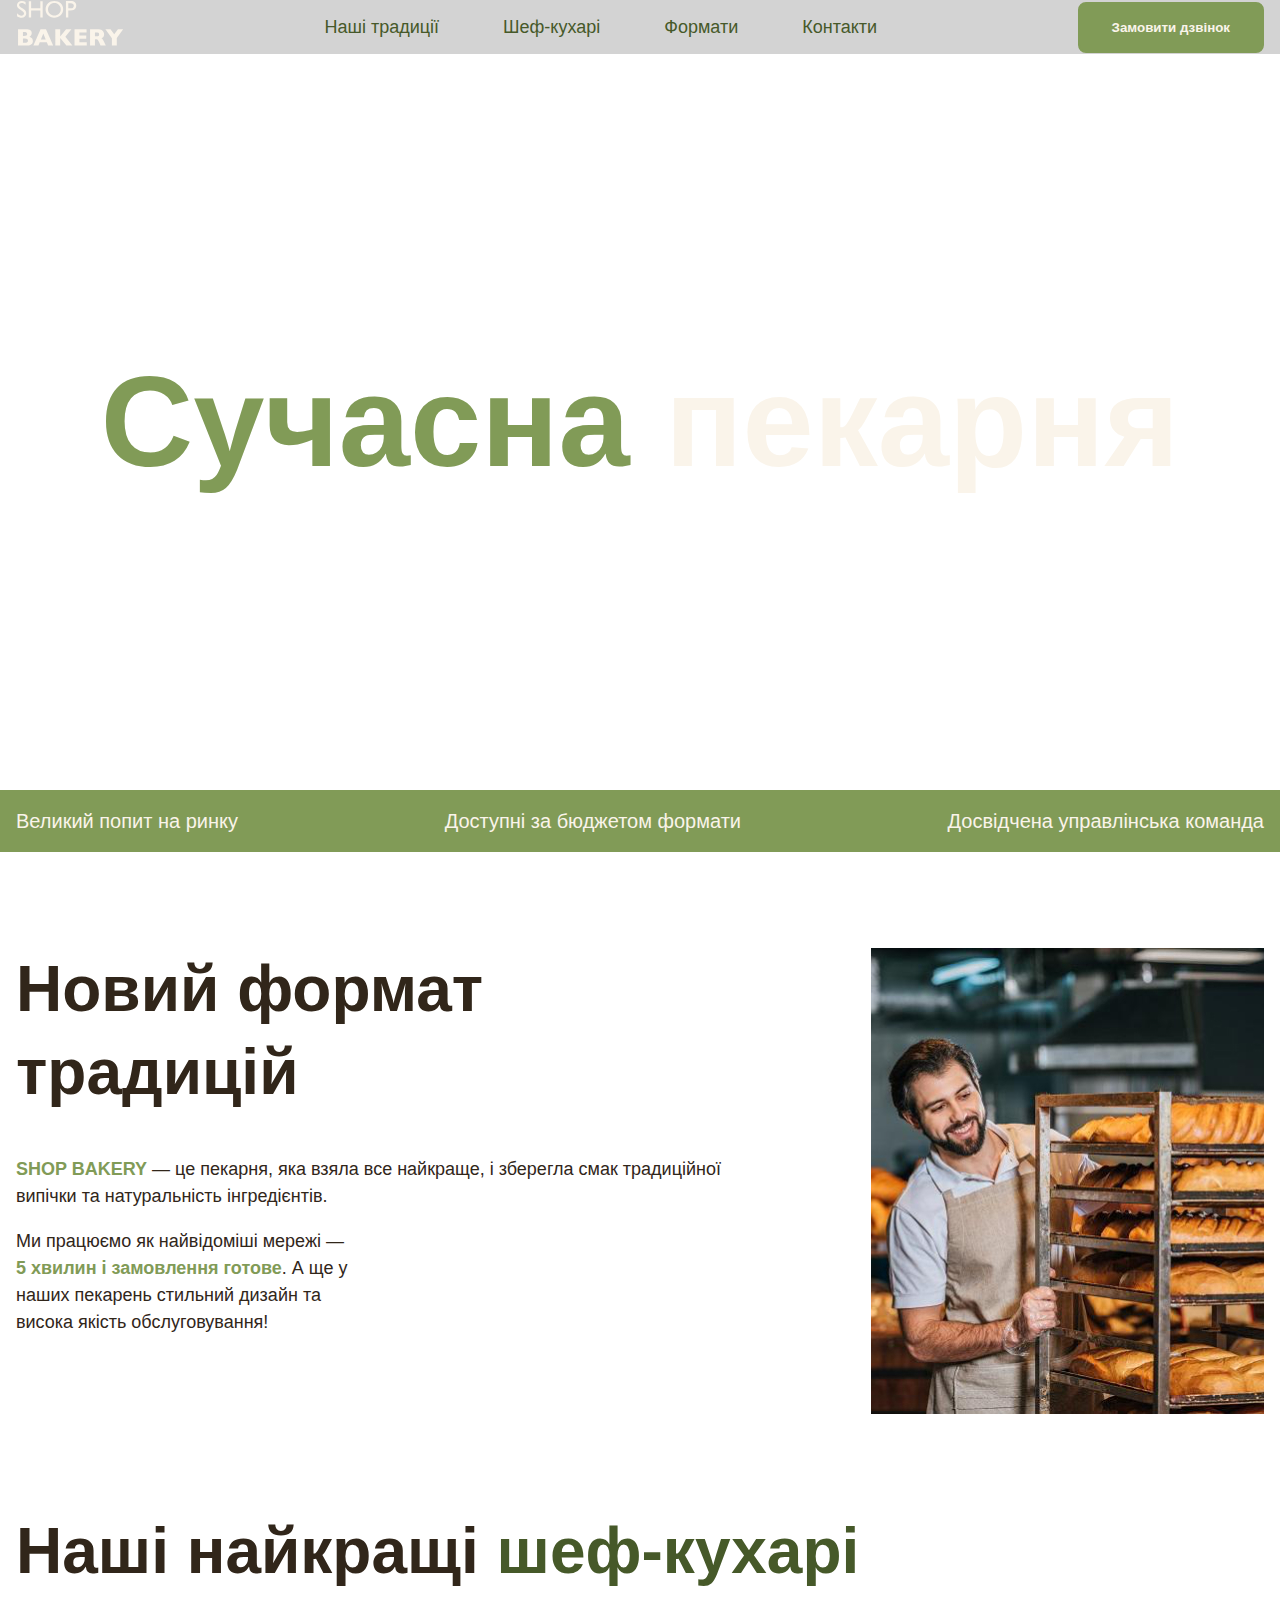
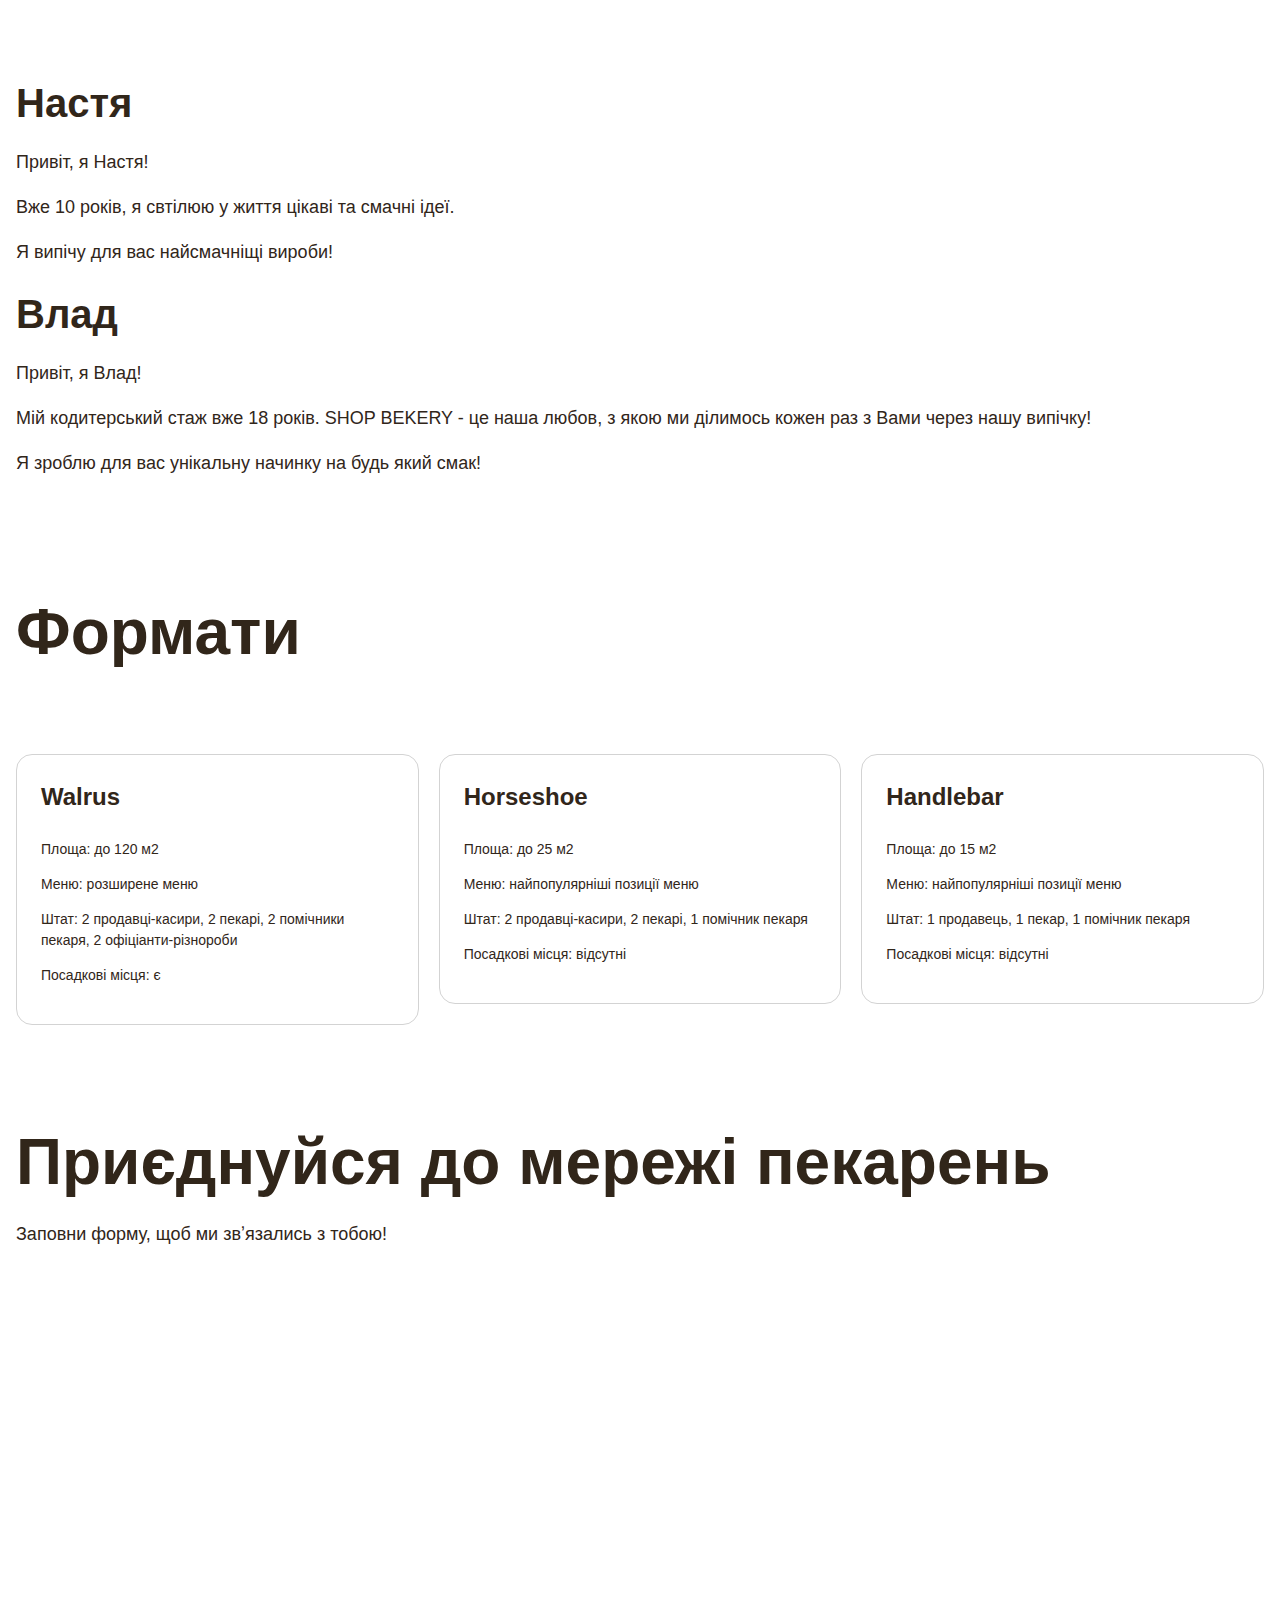
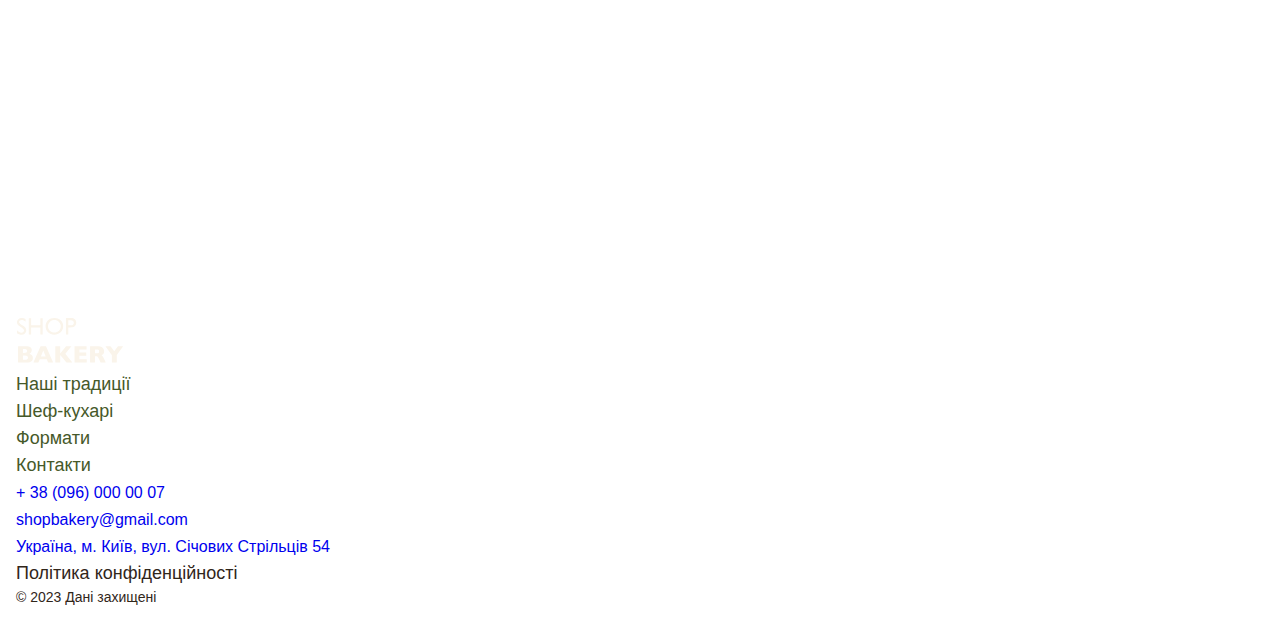
==== commit 81ce924a: "modified:   css/styles.css 	modified:   index.html" ====
--- a/index.html
+++ b/index.html
@@ -9,19 +9,21 @@
 </head>
 
 <body>
-    <header>
+    <header class="header">
         <div class="container">
-            <nav>
-                <a href="/"><img src="images/logo.svg" alt="Сучасна пекарня">
-                </a>
-                <ul>
-                    <li><a class="link" href="#traditions-section">Наші традиції</a></li>
-                    <li><a class="link" href="#chefs-section">Шеф-кухарі</a></li>
-                    <li><a class="link" href="#formats-section">Формати</a></li>
-                    <li><a class="link" href="#contact-section">Контакти</a></li>
-                </ul>
-            </nav>
-            <button class="bottom" type="button">Замовити дзвінок</button>
+            <div class="header-container">
+                <nav class="header-nav">
+                    <a href="/"><img src="images/logo.svg" alt="Сучасна пекарня">
+                    </a>
+                    <ul class="header-menu">
+                        <li><a class="link" href="#traditions-section">Наші традиції</a></li>
+                        <li><a class="link" href="#chefs-section">Шеф-кухарі</a></li>
+                        <li><a class="link" href="#formats-section">Формати</a></li>
+                        <li><a class="link" href="#contact-section">Контакти</a></li>
+                    </ul>
+                </nav>
+                <button class="bottom" type="button">Замовити дзвінок</button>
+            </div>
         </div>
     </header>
     <main>
@@ -30,7 +32,7 @@
                 <h1 class="hero-title"><span class="accent">Сучасна</span> пекарня</h1>
             </div>
         </section>
-        <section>
+        <section class="adventages-section">
             <div class="container">
                 <h2 class="visually-hidden">Наші переваги</h2>
                 <ul class="adventages-list">
@@ -42,17 +44,22 @@
         </section>
         <section class="traditions-section section" id="traditions-section">
             <div class="container">
-                <h2 class="traditions-title section-title">Новий формат традицій</h2>
-                <p class="traditions-text">
-                    <span class="brand uppercase">shop bakery</span> — це пекарня, яка взяла все найкраще, і зберегла
-                    смак
-                    традиційної випічки та натуральність інгредієнтів.
-                </p>
-                <p class="traditions-text">Ми працюємо як найвідоміші мережі—
-                    <span class="brand">5 хвилин і замовлення готове</span>.
-                    А ще у наших пекарень стильний дизайн та висока якість обслуговування!
-                </p>
-                <img src="images/baker-man.jpg" alt="Пекар">
+                <div class="traditions-container">
+                    <div class="traditions-content">
+                        <h2 class="traditions-title section-title">Новий формат традицій</h2>
+                        <p class="traditions-text">
+                            <span class="brand uppercase">shop bakery</span> — це пекарня, яка взяла все найкраще, і
+                            зберегла
+                            смак
+                            традиційної випічки та натуральність інгредієнтів.
+                        </p>
+                        <p class="traditions-text limited">Ми працюємо як найвідоміші мережі —
+                            <span class="brand">5 хвилин і замовлення готове</span>. А ще у наших пекарень стильний
+                            дизайн та висока якість обслуговування!
+                        </p>
+                    </div>
+                    <img src="images/baker-man.jpg" alt="Пекар">
+                </div>
             </div>
         </section>
         <section class="section" id="chefs-section">
@@ -85,9 +92,9 @@
         <section class="section" id="formats-section">
             <div class="container">
                 <h2 class="formats-title section-title">Формати</h2>
-                <ul>
-                    <li>
-                        <article>
+                <ul class="formats-list">
+                    <li class="formats-item">
+                        <article class="format-card">
                             <h3 class="format-title" lang="en">Walrus</h3>
                             <div class="format-text">
                                 <p>Площа: до 120 м2</p>
@@ -97,8 +104,8 @@
                             </div>
                         </article>
                     </li>
-                    <li>
-                        <article>
+                    <li class="formats-item">
+                        <article class="format-card">
                             <h3 class="format-title" lang="en">Horseshoe</h3>
                             <div class="format-text">
                                 <p>Площа: до 25 м2</p>
@@ -108,8 +115,8 @@
                             </div>
                         </article>
                     </li>
-                    <li>
-                        <article>
+                    <li class="formats-item">
+                        <article class="format-card">
                             <h3 class="format-title" lang="en">Handlebar</h3>
                             <div class="format-text">
                                 <p>Площа: до 15 м2</p>
--- a/css/styles.css
+++ b/css/styles.css
@@ -65,6 +65,8 @@
 }
 
 ul {
+  margin: 0;
+  padding: 0;
   list-style-type: none;
 }
 
@@ -111,9 +113,38 @@
 
 .link:hover {
   color: var(--color-brand-light);
-  font-weight: 600;
-}
-
+}
+
+/* Header */
+.header {
+  background-color: lightgrey;
+}
+
+.header-container {
+  display: flex;
+  align-items: center;
+  gap: 40px;
+}
+
+.header-nav {
+  display: flex;
+  align-items: center;
+  flex-grow: 1;
+  gap: 40px;
+}
+
+.header-menu {
+  display: flex;
+  gap: 64px;
+  flex-grow: 1;
+  justify-content: center;
+}
+
+.header-item:last-child {
+  margin-right: 0;
+}
+
+/* Hero section */
 .hero-section {
   padding: 272px 0;
 }
@@ -131,12 +162,19 @@
 }
 
 /* Adnentages section */
+.adventages-section {
+  padding: 16px 0;
+  background-color: var(--color-brand-light);
+}
+
 .adventages-list {
+  display: flex;
+  justify-content: space-between;
+  gap: 40px;
+}
+
+.adventages-item {
   color: var(--color-primary-light);
-  background-color: var(--color-brand-light);
-}
-
-.adventages-item {
   font-size: 20px;
   font-weight: 300;
 }
@@ -156,6 +194,16 @@
   padding-top: 96px;
 }
 
+.traditions-container {
+  display: flex;
+  justify-content: space-between;
+  gap: 40px;
+}
+
+.traditions-content {
+  max-width: 710px;
+}
+
 .traditions-title {
   margin-bottom: 42px;
 }
@@ -167,6 +215,10 @@
 
 .traditions-text .uppercase {
   text-transform: uppercase;
+}
+
+.traditions-text.limited {
+  max-width: 340px;
 }
 
 /*Chefs secttion */
@@ -181,6 +233,22 @@
 }
 
 /* Formats section */
+.formats-list {
+  display: flex;
+  flex-wrap: wrap;
+  gap: 20px;
+}
+
+.formats-item {
+  flex-basis: calc((100% - 40px) / 3);
+}
+
+.format-card {
+  padding: 24px;
+  border: 1px solid lightgray;
+  border-radius: 16px;
+}
+
 .formats-title {
   margin-bottom: 80px;
 }
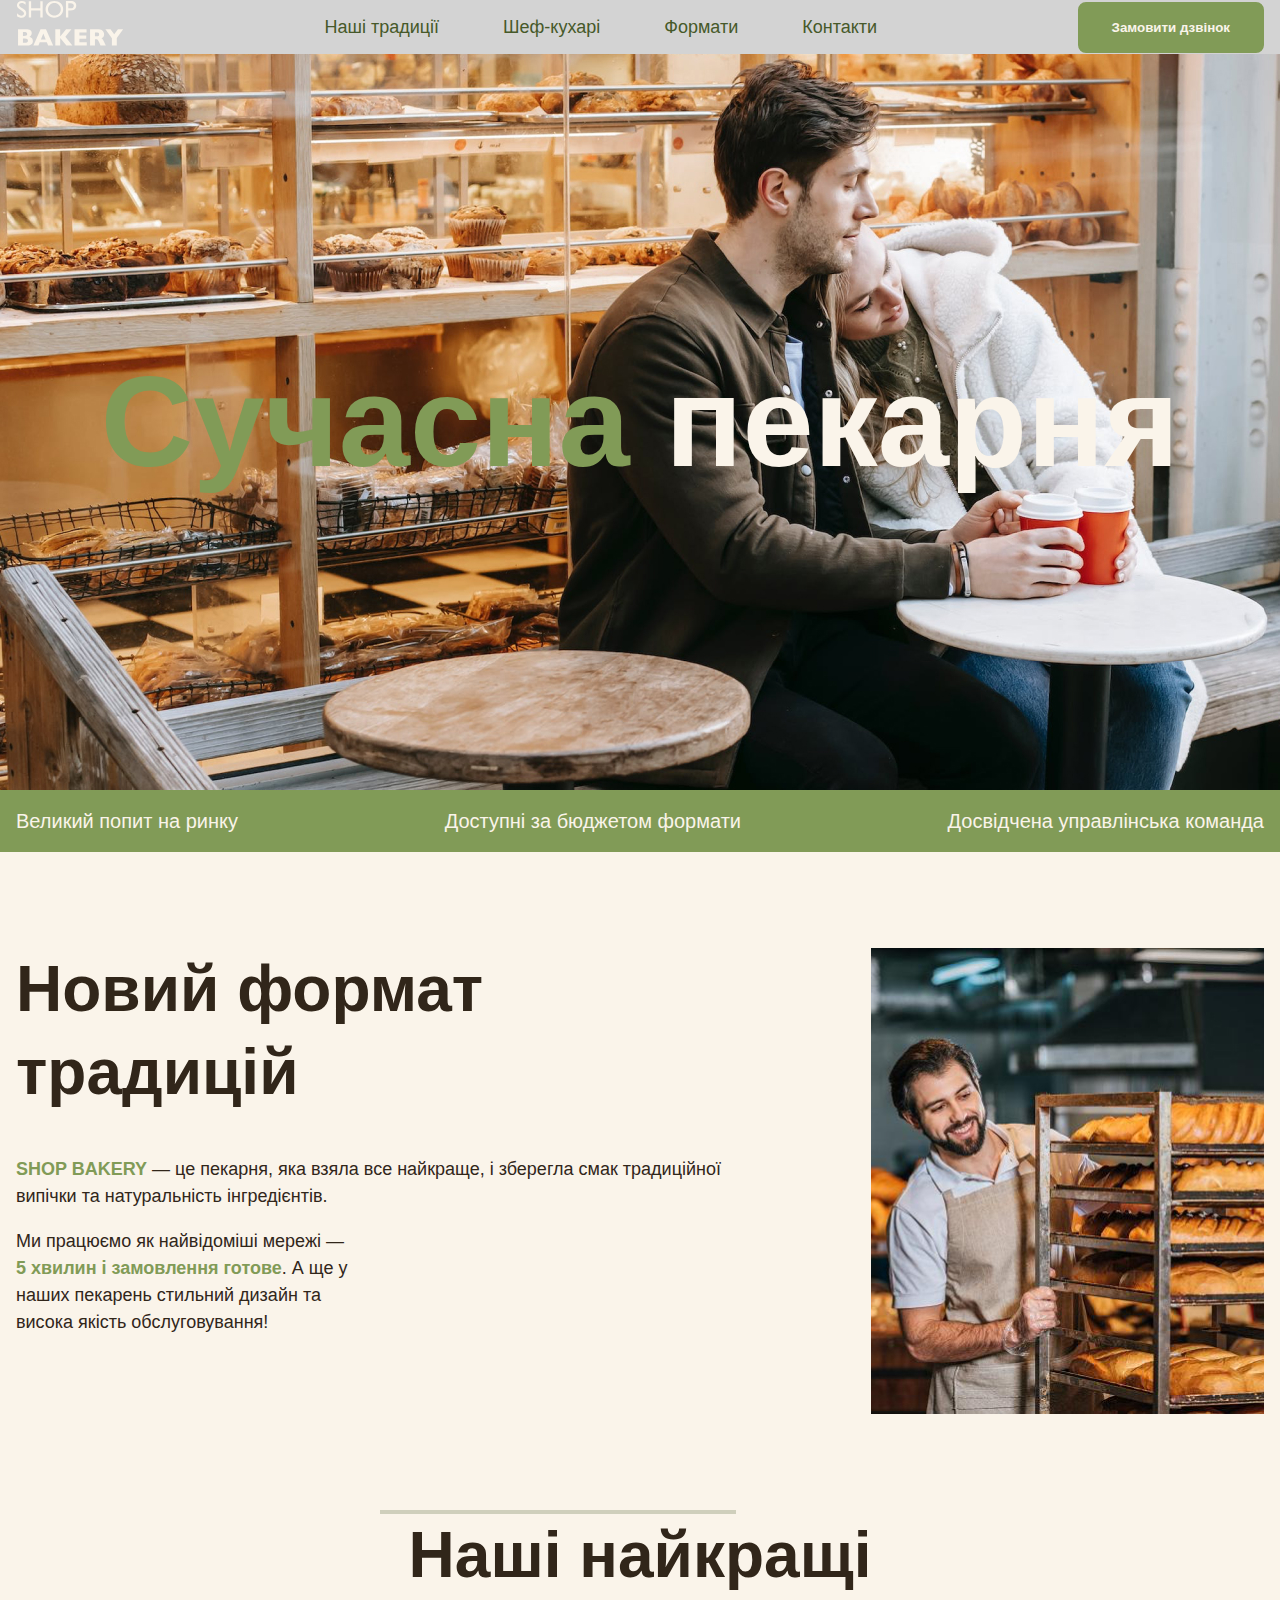
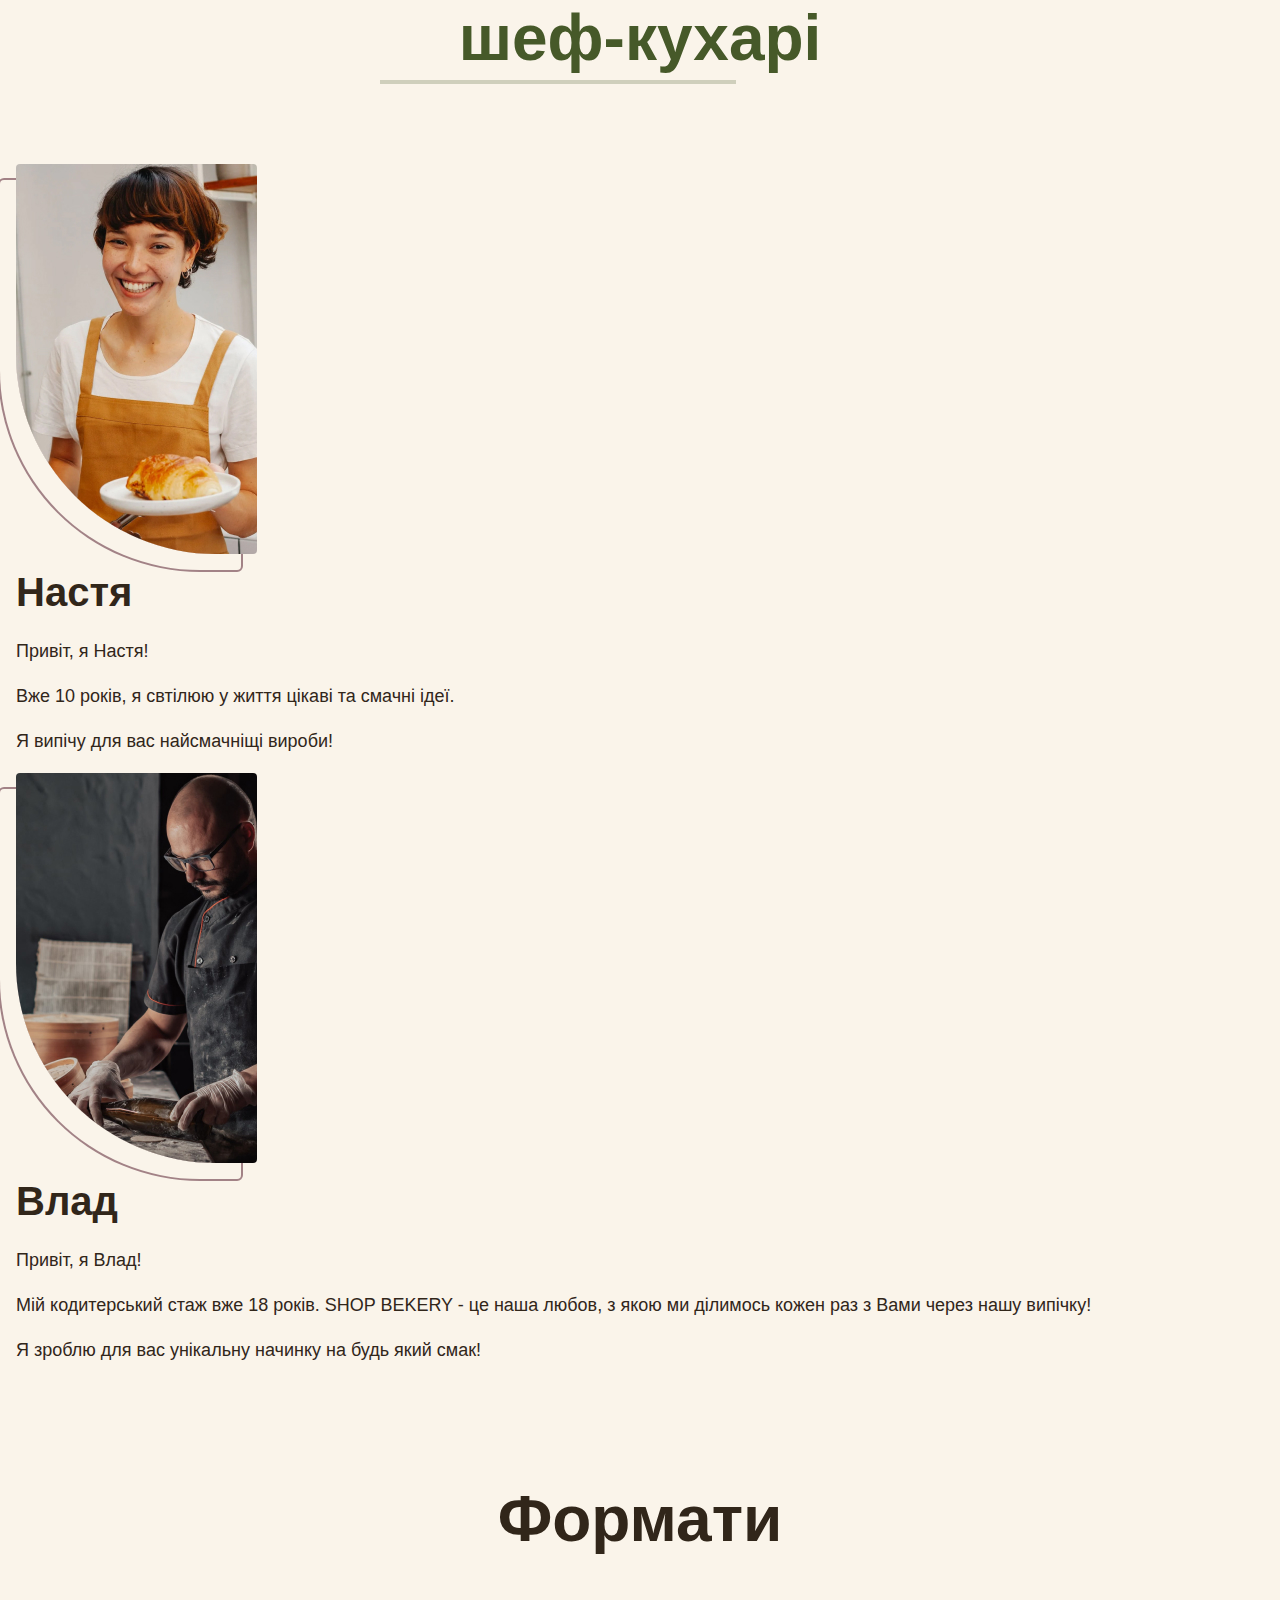
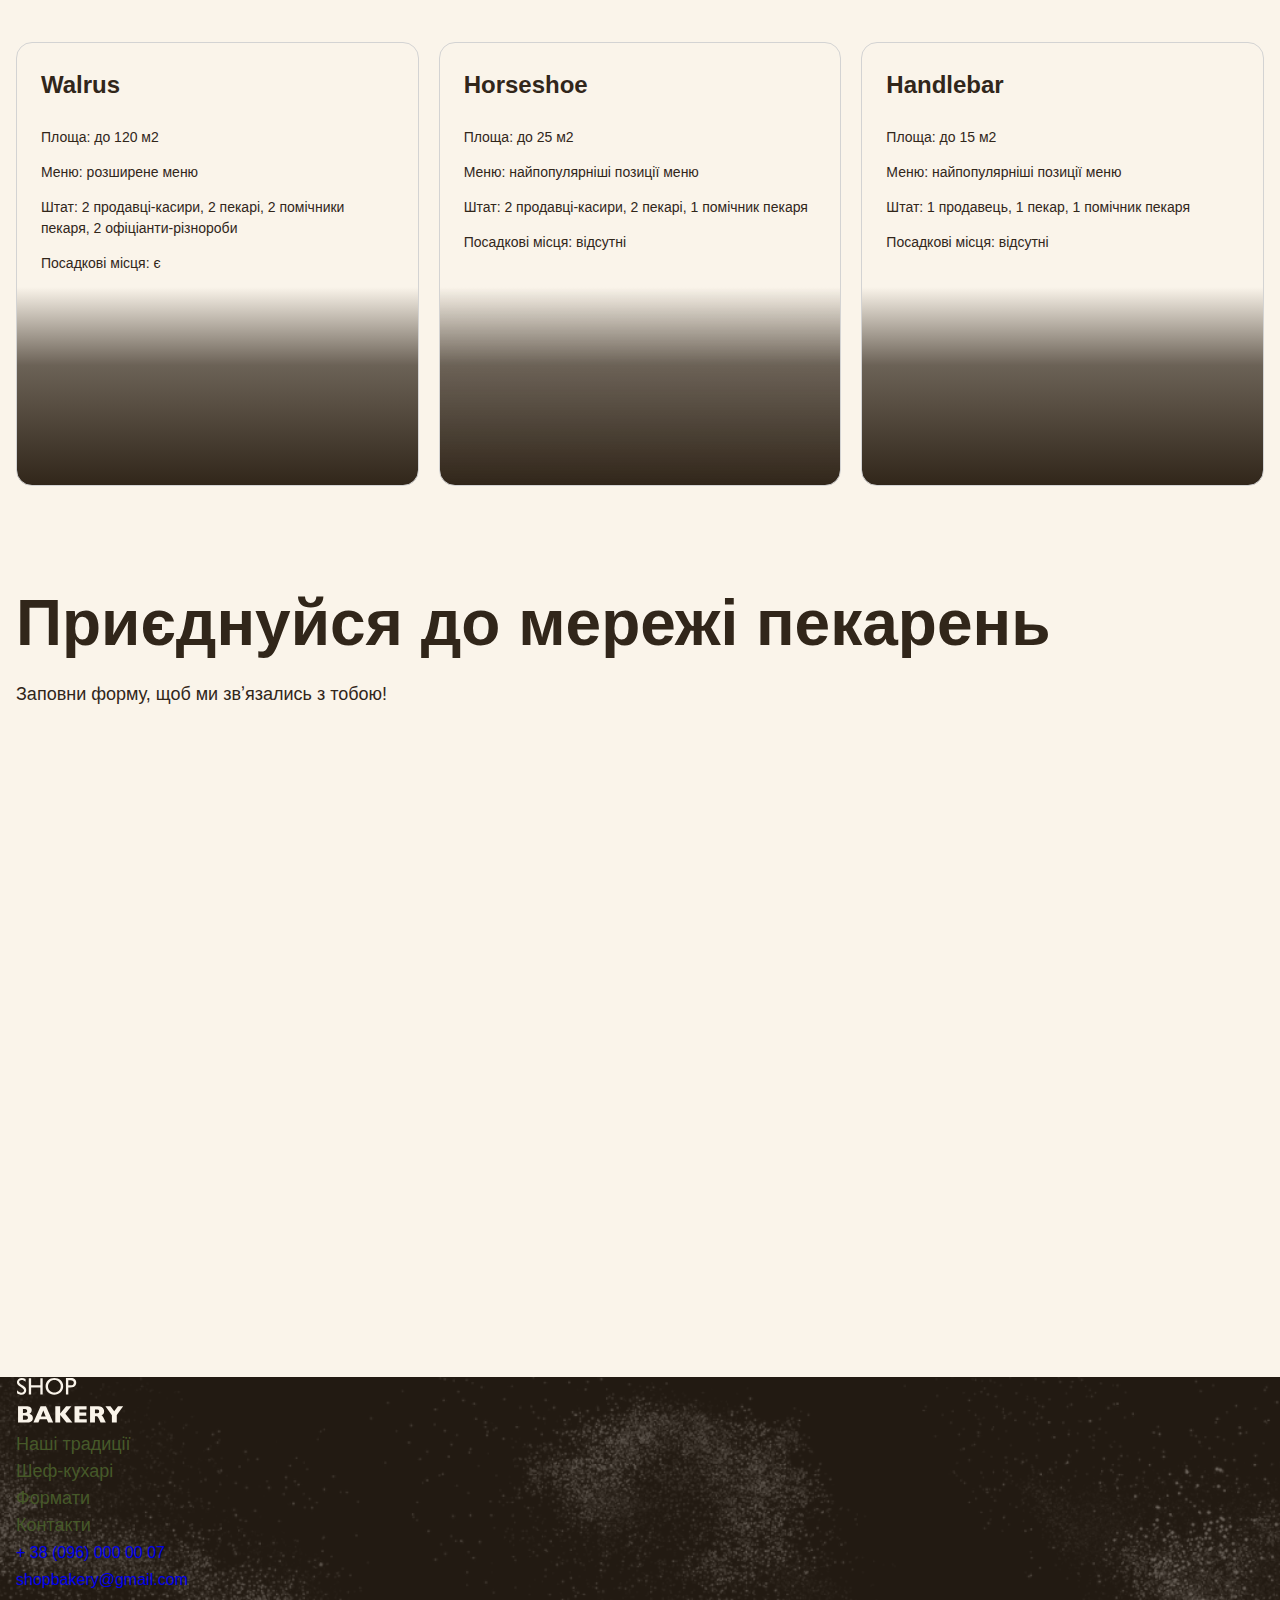
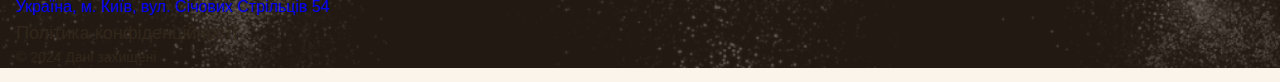
==== commit ca334e9f: "modified:   css/styles.css 	new file:   images/footer-background.png 	new file:   images/handlebar-f" ====
--- a/index.html
+++ b/index.html
@@ -64,10 +64,11 @@
         </section>
         <section class="section" id="chefs-section">
             <div class="container">
-                <h2 class="chefs-title section-title">Наші найкращі <span class="accent">шеф-кухарі</span></h2>
+                <h2 class="chefs-title section-title centered">Наші найкращі <span class="accent">шеф-кухарі</span></h2>
                 <ul>
                     <li>
                         <article>
+                            <img class="chef-photo" src="/images/nastya-chef.jpg" alt="Nastya chef">
                             <h3 class="chef-title">Настя</h3>
                             <p>Привіт, я Настя!</p>
                             <p>Вже 10 років, я свтілюю
@@ -78,6 +79,7 @@
                     </li>
                     <li>
                         <article>
+                            <img class="chef-photo" src="/images/vlad-chef.jpg" alt="Vlad chef">
                             <h3 class="chef-title">Влад</h3>
                             <p>Привіт, я Влад!</p>
                             <p>Мій кодитерський стаж вже 18 років. SHOP BEKERY - це наша любов, з якою ми ділимось
@@ -91,7 +93,7 @@
         </section>
         <section class="section" id="formats-section">
             <div class="container">
-                <h2 class="formats-title section-title">Формати</h2>
+                <h2 class="formats-title section-title centered">Формати</h2>
                 <ul class="formats-list">
                     <li class="formats-item">
                         <article class="format-card">
@@ -140,7 +142,7 @@
             </div>
         </section>
     </main>
-    <footer>
+    <footer class="footer">
         <div class="container">
             <nav>
                 <a href="/"><img src="images/logo.svg" alt="Сучасна пекарня">
@@ -164,7 +166,7 @@
                     <li><a href="#" target="_blank"></a></li>
                     <li><a class="address-link" href="#" target="_blank"></a>Політика конфіденційності</li>
                     <li>
-                        <p class="address-copyright">&copy; 2023 Дані захищені</p>
+                        <p class="address-copyright">&copy; 2024 Дані захищені</p>
                     </li>
                 </ul>
             </address>
--- a/css/styles.css
+++ b/css/styles.css
@@ -33,8 +33,10 @@
 :root {
   --color-primary-dark: #31261a;
   --color-primary-light: #faf4ea;
-  --color-brand-light: #819b57;
   --color-brand-dark: #465929;
+  --color-brand-normal: #819b57;
+  --color-brand-light: #cfcfbc;
+  --color-secondary-dark: #a28286;
 }
 
 * {
@@ -42,12 +44,13 @@
 }
 
 body {
-  margin: 0;
   color: var(--color-primary-dark);
+  background-color: var(--color-primary-light);
   font-family: 'Poppins', sans-serif;
   font-size: 18px;
   font-weight: 400;
   line-height: 1.5;
+  margin: 0;
 }
 
 h1,
@@ -94,8 +97,8 @@
   padding: 16px 32px;
   color: var(--color-primary-light);
   font-weight: 600;
-  background-color: var(--color-brand-light);
-  border: 2px solid var(--color-brand-light);
+  background-color: var(--color-brand-normal);
+  border: 2px solid var(--color-brand-normal);
   border-radius: 8px;
   cursor: pointer;
 }
@@ -112,7 +115,7 @@
 }
 
 .link:hover {
-  color: var(--color-brand-light);
+  color: var(--color-brand-normal);
 }
 
 /* Header */
@@ -147,6 +150,10 @@
 /* Hero section */
 .hero-section {
   padding: 272px 0;
+  background-image: url('../images/hero-section-background.jpg');
+  background-repeat: no-repeat;
+  background-position: center top;
+  background-size: cover;
 }
 
 .hero-title {
@@ -158,13 +165,13 @@
 }
 
 .hero-title .accent {
-  color: var(--color-brand-light);
+  color: var(--color-brand-normal);
 }
 
 /* Adnentages section */
 .adventages-section {
   padding: 16px 0;
-  background-color: var(--color-brand-light);
+  background-color: var(--color-brand-normal);
 }
 
 .adventages-list {
@@ -185,6 +192,10 @@
   line-height: 1.3;
 }
 
+.section-title.centered {
+  text-align: center;
+}
+
 .section-title .accent {
   color: var(--color-brand-dark);
 }
@@ -209,7 +220,7 @@
 }
 
 .traditions-text .brand {
-  color: var(--color-brand-light);
+  color: var(--color-brand-normal);
   font-weight: 600;
 }
 
@@ -223,7 +234,22 @@
 
 /*Chefs secttion */
 .chefs-title {
-  margin-bottom: 80px;
+  max-width: 520px;
+  margin: 0 auto 80px;
+}
+
+.chefs-title::after,
+.chefs-title::before {
+  display: block;
+  width: 352px;
+  border: 2px solid var(--color-brand-light);
+  content: '';
+}
+
+.chef-photo {
+  border-radius: 4px 4px 4px 200px;
+  box-shadow: -16px 16px 0 0 var(--color-primary-light),
+    -16px 16px 0 2px var(--color-secondary-dark);
 }
 
 .chef-title {
@@ -244,7 +270,15 @@
 }
 
 .format-card {
+  height: 444px;
   padding: 24px;
+  background-image: linear-gradient(
+    180deg,
+    rgba(49, 38, 26, 0) 55.21%,
+    rgba(49, 38, 26, 0.71) 72.92%,
+    var(--color-primary-dark) 100%
+  );
+
   border: 1px solid lightgray;
   border-radius: 16px;
 }
@@ -277,9 +311,17 @@
 }
 
 .address-link:hover {
-  clear: var(--color-brand-light);
+  clear: var(--color-brand-normal);
 }
 
 .address-copyright {
   font-size: 14px;
 }
+
+.footer {
+  background-image: url('../images/footer-background.png');
+  background-color: var(--color-primary-dark);
+  background-repeat: no-repeat;
+  background-size: cover;
+  background-position: center;
+}
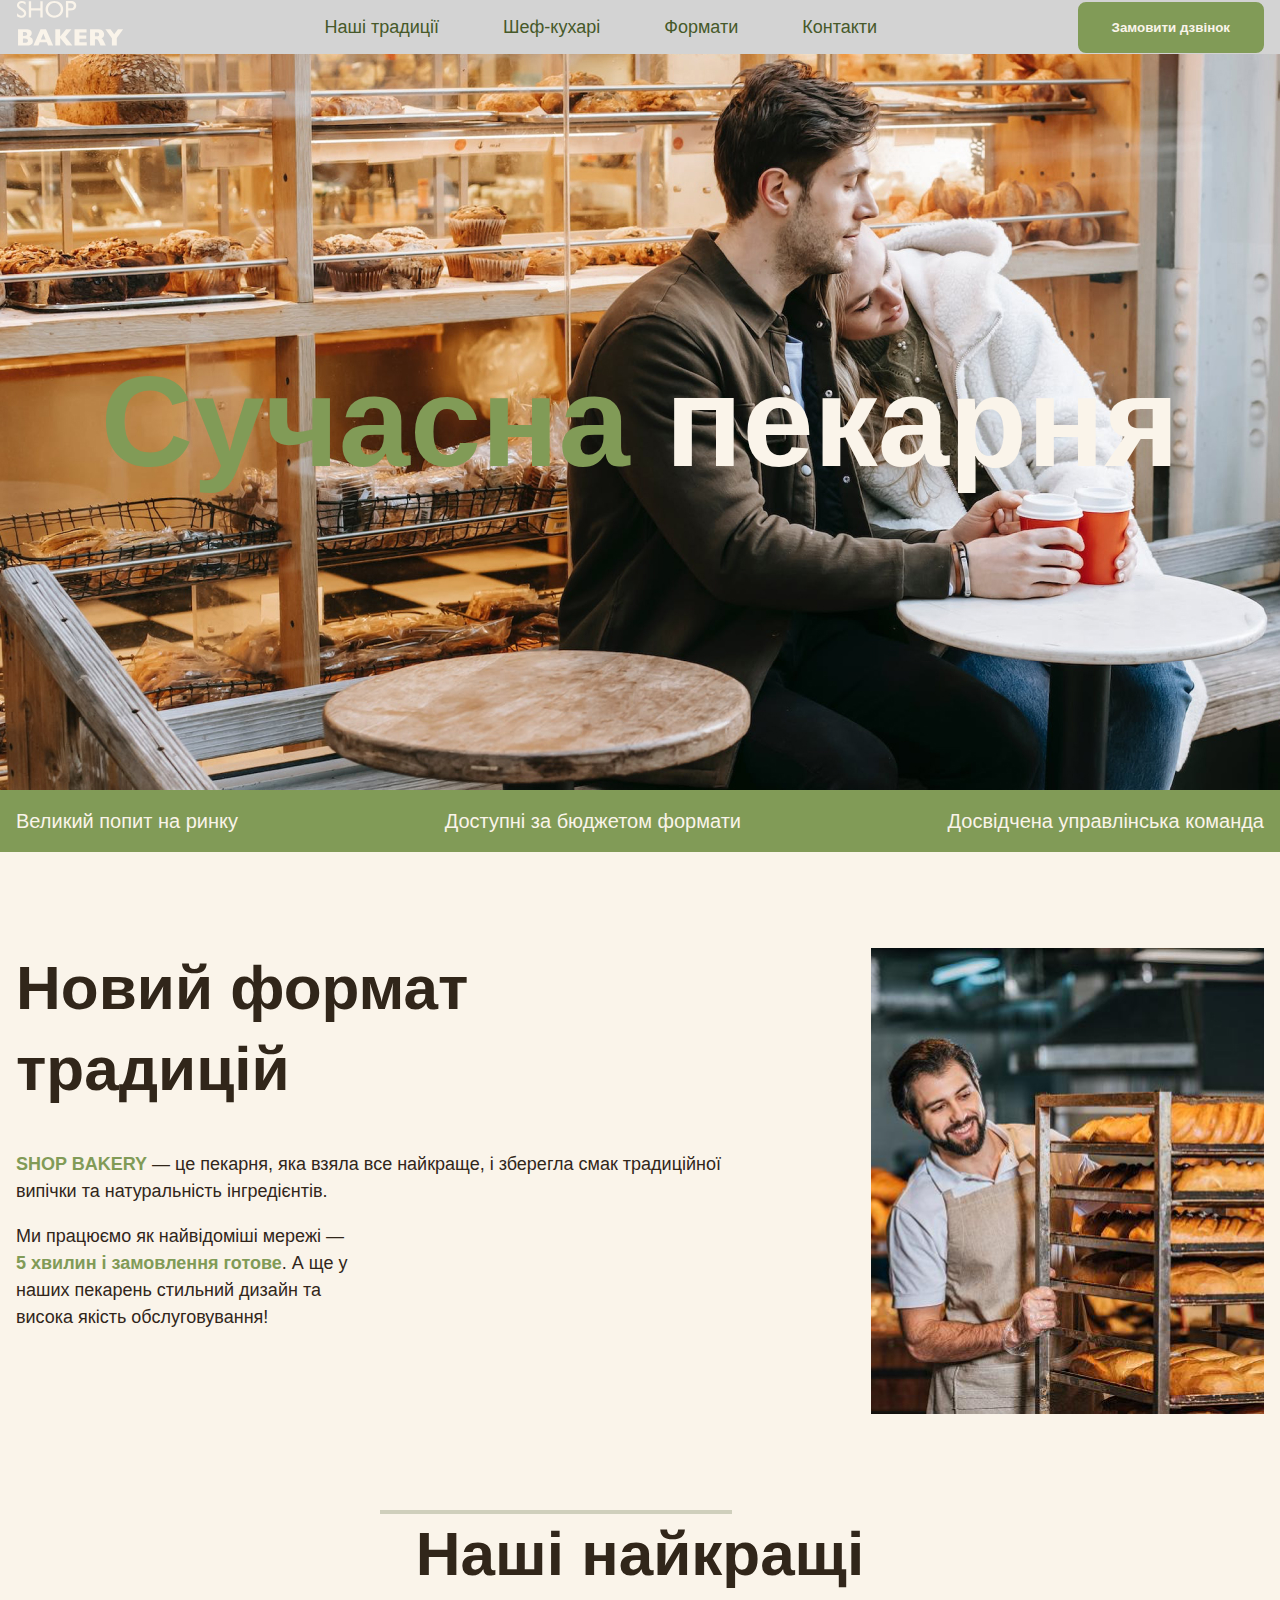
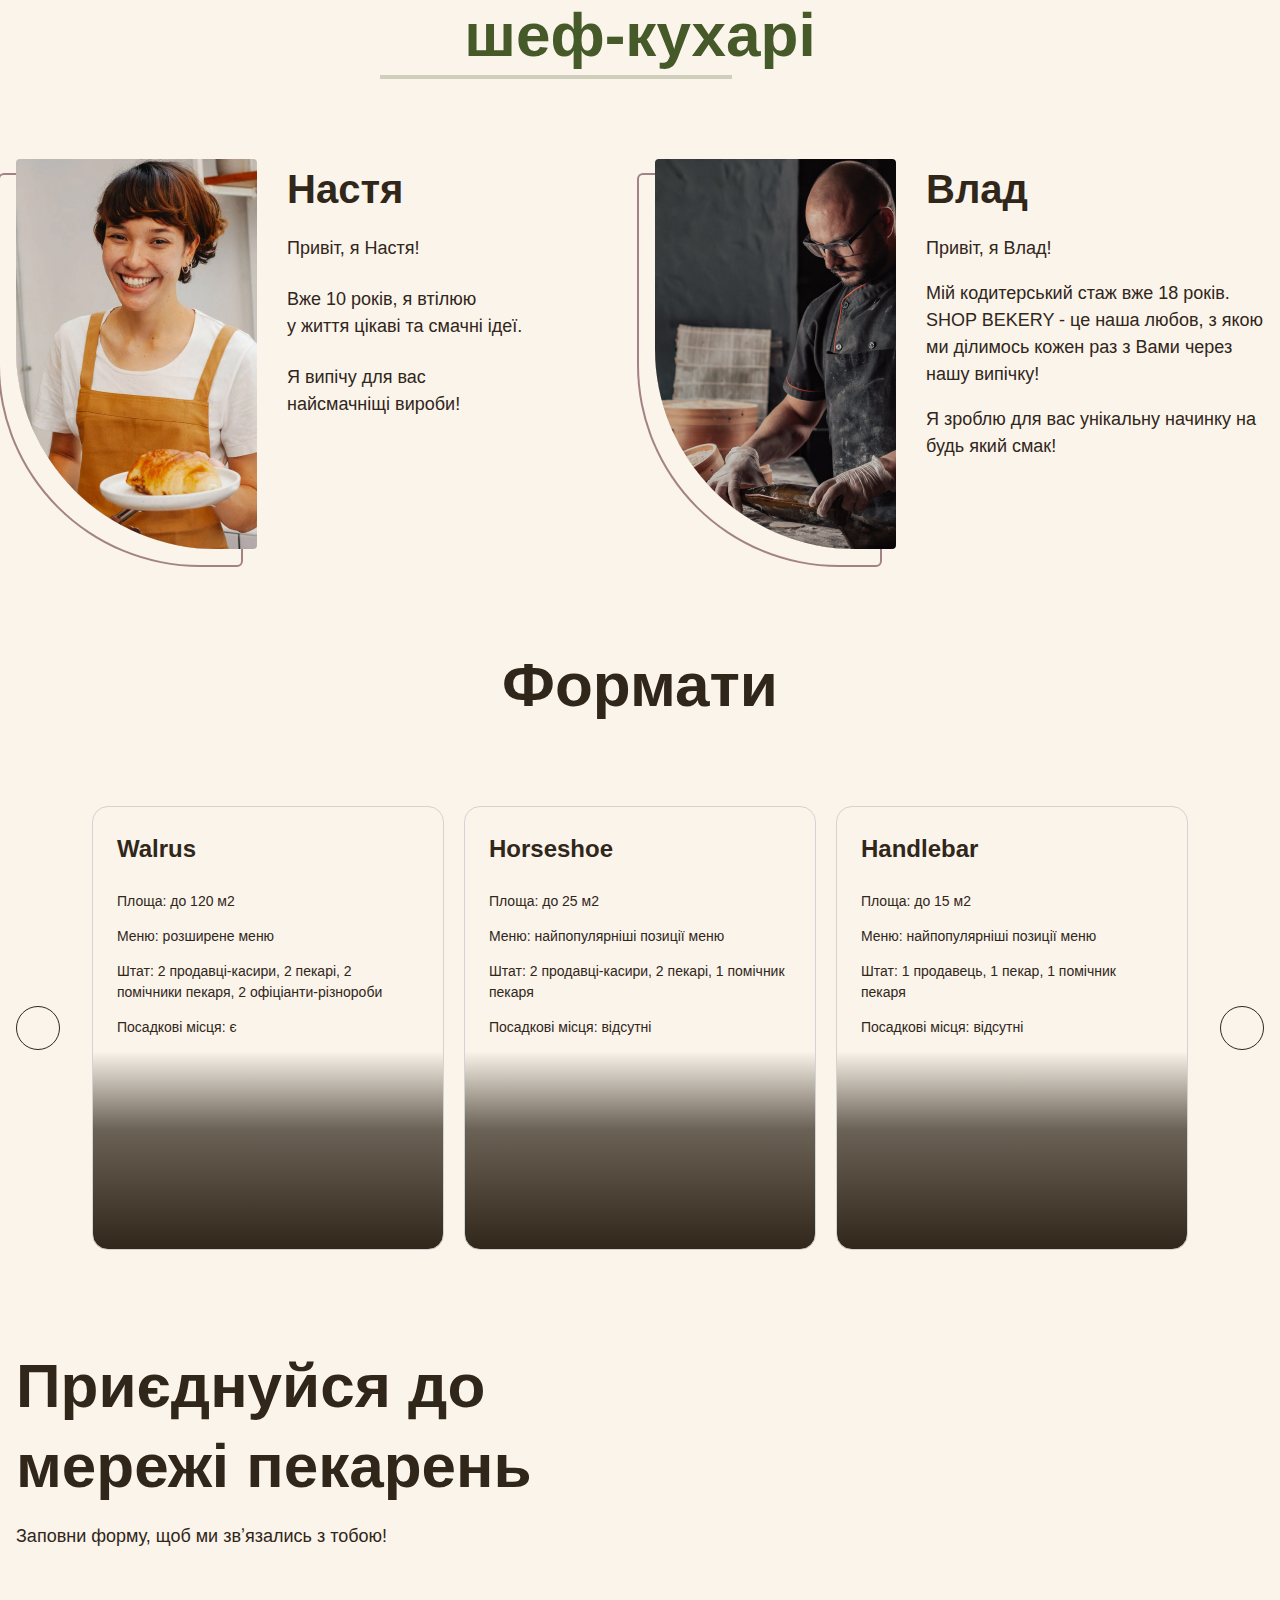
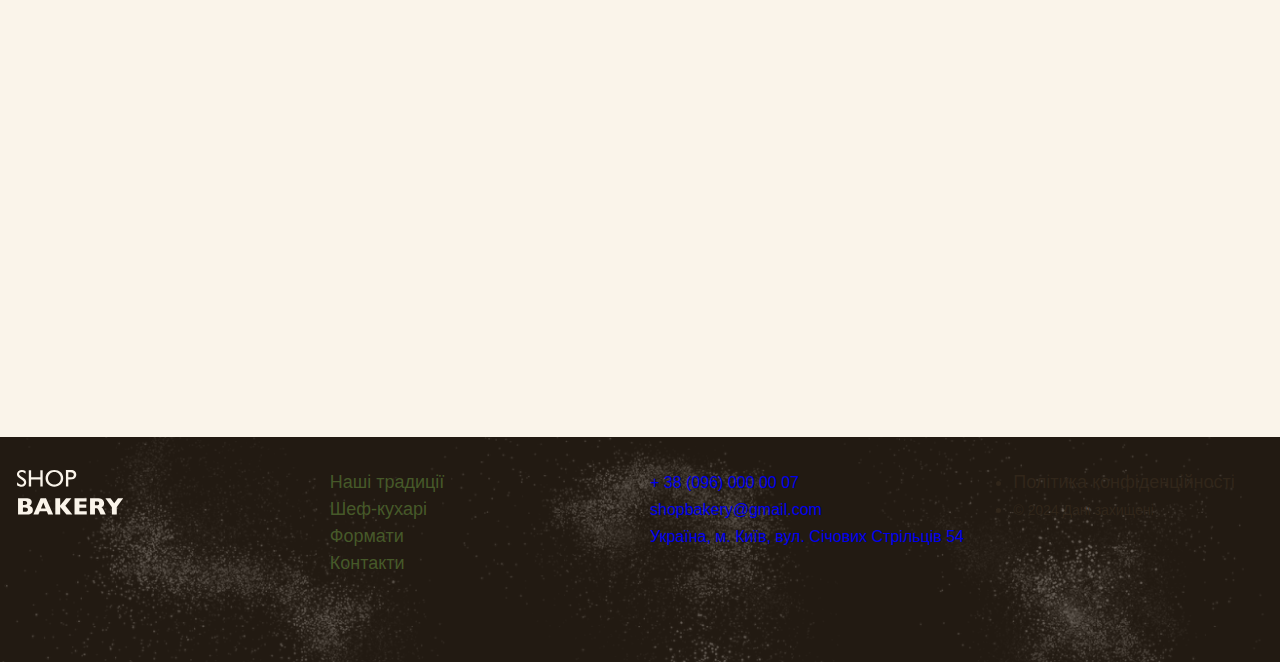
==== commit 256ce36d: "modified:   css/styles.css 	modified:   index.html" ====
--- a/index.html
+++ b/index.html
@@ -65,111 +65,155 @@
         <section class="section" id="chefs-section">
             <div class="container">
                 <h2 class="chefs-title section-title centered">Наші найкращі <span class="accent">шеф-кухарі</span></h2>
-                <ul>
-                    <li>
-                        <article>
+                <ul class="chefs-list">
+                    <li class="chefs-item">
+                        <article class="chef-card">
                             <img class="chef-photo" src="/images/nastya-chef.jpg" alt="Nastya chef">
-                            <h3 class="chef-title">Настя</h3>
-                            <p>Привіт, я Настя!</p>
-                            <p>Вже 10 років, я свтілюю
-                                у життя цікаві та смачні ідеї.</p>
-                            <p>Я випічу для вас
-                                найсмачніщі вироби!</p>
-                        </article>
-                    </li>
-                    <li>
-                        <article>
-                            <img class="chef-photo" src="/images/vlad-chef.jpg" alt="Vlad chef">
-                            <h3 class="chef-title">Влад</h3>
-                            <p>Привіт, я Влад!</p>
-                            <p>Мій кодитерський стаж вже 18 років. SHOP BEKERY - це наша любов, з якою ми ділимось
-                                кожен раз з Вами через нашу
-                                випічку!</p>
-                            <p>Я зроблю для вас унікальну начинку на будь який смак!</p>
-                        </article>
-                    </li>
-                </ul>
-            </div>
-        </section>
-        <section class="section" id="formats-section">
-            <div class="container">
-                <h2 class="formats-title section-title centered">Формати</h2>
-                <ul class="formats-list">
-                    <li class="formats-item">
-                        <article class="format-card">
-                            <h3 class="format-title" lang="en">Walrus</h3>
-                            <div class="format-text">
-                                <p>Площа: до 120 м2</p>
-                                <p>Меню: розширене меню</p>
-                                <p>Штат: 2 продавці-касири, 2 пекарі, 2 помічники пекаря, 2 офіціанти-різнороби</p>
-                                <p>Посадкові місця: є</p>
+                            <div>
+                                <h3 class="chef-title">Настя</h3>
+                                <div class="chef-text">
+                                    <p>Привіт, я Настя!</p>
+                                    <p>Вже 10 років, я втілюю <br />
+                                        у життя цікаві та смачні ідеї.</p>
+                                    <p>Я випічу для вас <br />
+                                        найсмачніщі вироби!</p>
+                                </div>
                             </div>
                         </article>
                     </li>
-                    <li class="formats-item">
-                        <article class="format-card">
-                            <h3 class="format-title" lang="en">Horseshoe</h3>
-                            <div class="format-text">
-                                <p>Площа: до 25 м2</p>
-                                <p>Меню: найпопулярніші позиції меню</p>
-                                <p>Штат: 2 продавці-касири, 2 пекарі, 1 помічник пекаря</p>
-                                <p>Посадкові місця: відсутні</p>
-                            </div>
-                        </article>
-                    </li>
-                    <li class="formats-item">
-                        <article class="format-card">
-                            <h3 class="format-title" lang="en">Handlebar</h3>
-                            <div class="format-text">
-                                <p>Площа: до 15 м2</p>
-                                <p>Меню: найпопулярніші позиції меню</p>
-                                <p>Штат: 1 продавець, 1 пекар, 1 помічник пекаря</p>
-                                <p>Посадкові місця: відсутні</p>
+                    <li class="chefs-item">
+                        <article class="chef-card">
+                            <img class="chef-photo" src="/images/vlad-chef.jpg" alt="Vlad chef">
+                            <div>
+                                <h3 class="chef-title">Влад</h3>
+                                <p class="chef-text">Привіт, я Влад!</p>
+                                <p class="chef-text">Мій кодитерський стаж вже 18 років. SHOP BEKERY - це наша любов, з
+                                    якою ми ділимось
+                                    кожен раз з Вами через нашу
+                                    випічку!</p>
+                                <p class="chef-text">Я зроблю для вас унікальну начинку на будь який смак!</p>
                             </div>
                         </article>
                     </li>
                 </ul>
             </div>
         </section>
-        <section class="section" id="contact-section">
-            <div class="container">
-                <h2 class="contact-title section-title">Приєднуйся до мережі пекарень</h2>
-                <p>Заповни форму, щоб ми звʼязались з тобою!</p>
-                <iframe
-                    src="https://www.google.com/maps/embed?pb=!1m18!1m12!1m3!1d2540.1640531314047!2d30.491233500000003!3d50.4566697!2m3!1f0!2f0!3f0!3m2!1i1024!2i768!4f13.1!3m3!1m2!1s0x40d4ce637bfe1717%3A0x5370c2254ad1b952!2z0YPQuy4g0KHQtdGH0LXQstGL0YUg0KHRgtGA0LXQu9GM0YbQvtCyLCA1NCwg0JrQuNC10LIsIDAyMDAw!5e0!3m2!1sru!2sua!4v1703765813753!5m2!1sru!2sua"
-                    width="603" height="595" style="border:0;" allowfullscreen="" loading="lazy"
-                    referrerpolicy="no-referrer-when-downgrade"></iframe>
+        <section class="section" id="formats-section">
+            <div class="container">
+                <h2 class="formats-title section-title centered">Формати</h2>
+                <div class="formats-container">
+                    <button class="carousel-button" type="button">
+                        <svg width="44" height="44">
+                            <use href="/images/icons.svg#icon-arrow"></use>
+                        </svg>
+                    </button>
+                    <div>
+                        <ul class="formats-list">
+                            <li class="formats-item">
+                                <article class="format-card">
+                                    <h3 class="format-title" lang="en">Walrus</h3>
+                                    <div class="format-text">
+                                        <p>Площа: до 120 м2</p>
+                                        <p>Меню: розширене меню</p>
+                                        <p>Штат: 2 продавці-касири, 2 пекарі, 2 помічники пекаря, 2 офіціанти-різнороби
+                                        </p>
+                                        <p>Посадкові місця: є</p>
+                                    </div>
+                                </article>
+                            </li>
+                            <li class="formats-item">
+                                <article class="format-card">
+                                    <h3 class="format-title" lang="en">Horseshoe</h3>
+                                    <div class="format-text">
+                                        <p>Площа: до 25 м2</p>
+                                        <p>Меню: найпопулярніші позиції меню</p>
+                                        <p>Штат: 2 продавці-касири, 2 пекарі, 1 помічник пекаря</p>
+                                        <p>Посадкові місця: відсутні</p>
+                                    </div>
+                                </article>
+                            </li>
+                            <li class="formats-item">
+                                <article class="format-card">
+                                    <h3 class="format-title" lang="en">Handlebar</h3>
+                                    <div class="format-text">
+                                        <p>Площа: до 15 м2</p>
+                                        <p>Меню: найпопулярніші позиції меню</p>
+                                        <p>Штат: 1 продавець, 1 пекар, 1 помічник пекаря</p>
+                                        <p>Посадкові місця: відсутні</p>
+                                    </div>
+                                </article>
+                            </li>
+                        </ul>
+                    </div>
+                    <button class="carousel-button" type="button">
+                        <svg width="44" height="44">
+                            <use href="/images/icons.svg#icon-arrow"></use>
+                        </svg>
+                    </button>
+                </div>
+            </div>
+        </section>
+        <section class="contact-section section" id="contact-section">
+            <div class="container">
+                <div class="contact-container">
+                    <div class="contact-form">
+                        <h2 class="contact-title section-title">Приєднуйся до мережі пекарень</h2>
+                        <p>Заповни форму, щоб ми звʼязались з тобою!</p>
+                    </div>
+                    <iframe class="contact-map"
+                        src="https://www.google.com/maps/embed?pb=!1m18!1m12!1m3!1d2540.1640531314047!2d30.491233500000003!3d50.4566697!2m3!1f0!2f0!3f0!3m2!1i1024!2i768!4f13.1!3m3!1m2!1s0x40d4ce637bfe1717%3A0x5370c2254ad1b952!2z0YPQuy4g0KHQtdGH0LXQstGL0YUg0KHRgtGA0LXQu9GM0YbQvtCyLCA1NCwg0JrQuNC10LIsIDAyMDAw!5e0!3m2!1sru!2sua!4v1703765813753!5m2!1sru!2sua"
+                        width="603" height="595" style="border:0;" allowfullscreen="" loading="lazy"
+                        referrerpolicy="no-referrer-when-downgrade"></iframe>
+                </div>
             </div>
         </section>
     </main>
     <footer class="footer">
         <div class="container">
-            <nav>
-                <a href="/"><img src="images/logo.svg" alt="Сучасна пекарня">
-                    <ul>
+            <div class="footer-container">
+                <nav class="footer-nav">
+                    <div class="footer-logo">
+                        <a href="/"><img src="images/logo.svg" alt="Сучасна пекарня"></a>
+                    </div>
+                    <ul class="footer-menu">
                         <li><a class="link" href="#">Наші традиції</a></li>
                         <li><a class="link" href="#">Шеф-кухарі</a></li>
                         <li><a class="link" href="#">Формати</a></li>
                         <li><a class="link" href="#">Контакти</a></li>
 
                     </ul>
-            </nav>
-            <address>
-                <ul>
-                    <li><a class="address-link" href="tel:+380960000007">+ 38 (096) 000 00 07</a></li>
-                    <li><a class="address-link" href="mailto:shopbakery@gmail.com">shopbakery@gmail.com</a></li>
-                    <li><a class="address-link" href="https://maps.app.goo.gl/4jJMo3dhJYnmSr639"
-                            target="_blank">Україна, м.
-                            Київ,
-                            вул. Січових Стрільців 54</a></li>
-                    <li><a href="#" target="_blank"></a></li>
-                    <li><a href="#" target="_blank"></a></li>
-                    <li><a class="address-link" href="#" target="_blank"></a>Політика конфіденційності</li>
-                    <li>
-                        <p class="address-copyright">&copy; 2024 Дані захищені</p>
-                    </li>
-                </ul>
-            </address>
+                </nav>
+                <address class="footer-address">
+                    <ul class="address-list">
+                        <li><a class="address-link" href="tel:+380960000007">+ 38 (096) 000 00 07</a></li>
+                        <li><a class="address-link" href="mailto:shopbakery@gmail.com">shopbakery@gmail.com</a></li>
+                        <li><a class="address-link" href="https://maps.app.goo.gl/4jJMo3dhJYnmSr639"
+                                target="_blank">Україна, м.
+                                Київ,
+                                вул. Січових Стрільців 54</a></li>
+                        <li><a href="#" target="_blank">
+                                <svg class="address-icon" width="32" height="32">
+                                    <use href="/images/icons.svg#icon-facebook">
+
+                                    </use>
+                                </svg>
+                            </a></li>
+                        <li><a href="#" target="_blank">
+                                <svg class="address-icon" width="32" height="32">
+                                    <use href="/images/icons.svg#icon-instagram">
+
+                                    </use>
+                                </svg>
+                            </a></li>
+                    </ul>
+                    <div class="address-info">
+                        <li><a class="address-link" href="#" target="_blank"></a>Політика конфіденційності</li>
+                        <li>
+                            <p class="address-copyright">&copy; 2024 Дані захищені</p>
+                        </li>
+                    </div>
+                </address>
+            </div>
         </div>
     </footer>
 </body>
--- a/css/styles.css
+++ b/css/styles.css
@@ -39,7 +39,10 @@
   --color-secondary-dark: #a28286;
 }
 
-* {
+/* Base */
+*,
+*::before,
+*::after {
   box-sizing: border-box;
 }
 
@@ -63,6 +66,10 @@
   margin-top: 0;
 }
 
+a {
+  display: inline-block;
+}
+
 address {
   font-style: normal;
 }
@@ -187,7 +194,7 @@
 }
 
 .section-title {
-  font-size: 64px;
+  font-size: 62px;
   font-weight: 900;
   line-height: 1.3;
 }
@@ -246,6 +253,21 @@
   content: '';
 }
 
+.chefs-list {
+  display: flex;
+  flex-wrap: wrap;
+  gap: 40px 30px;
+}
+
+.chefs-item {
+  flex-basis: calc((100% - 30px) / 2);
+}
+
+.chef-card {
+  display: flex;
+  gap: 30px;
+}
+
 .chef-photo {
   border-radius: 4px 4px 4px 200px;
   box-shadow: -16px 16px 0 0 var(--color-primary-light),
@@ -258,7 +280,21 @@
   font-weight: 600;
 }
 
+.chef-text p {
+  margin-bottom: 24px;
+}
+
+.chef-text p:last-child {
+  margin-bottom: 0;
+}
+
 /* Formats section */
+.formats-container {
+  display: flex;
+  align-items: center;
+  gap: 32px;
+}
+
 .formats-list {
   display: flex;
   flex-wrap: wrap;
@@ -297,12 +333,74 @@
   font-weight: 300;
 }
 
+/* Carousel section */
+.carousel-button {
+  display: flex;
+  align-items: center;
+  justify-content: center;
+  flex-shrink: 0;
+  width: 44px;
+  height: 44px;
+  padding: 0;
+  fill: var(--color-primary-dark);
+  background-color: transparent;
+  border-radius: 50%;
+  border: 1px solid var(--color-primary-dark);
+  cursor: pointer;
+}
+
+.carousel-button:hover {
+  background-color: var(--color-primary-dark);
+  fill: var(--color-primary-light);
+}
+
 /* Contact section */
+.contact-section {
+  padding-bottom: 96px;
+}
+
+.contact-container {
+  display: flex;
+  gap: 32px;
+}
+
 .contact-title {
   margin-bottom: 16px;
 }
 
+.contact-map {
+  flex-shrink: 0;
+  border-radius: 16px;
+  border: none;
+}
+
 /* Footer */
+.footer {
+  padding: 32px 0;
+}
+
+.footer-container {
+  display: flex;
+  gap: 20px;
+}
+
+.footer-nav,
+.footer-address {
+  display: flex;
+  flex-basis: 50%;
+  gap: 20px;
+}
+
+.footer-logo,
+.footer-menu {
+  flex-grow: 1;
+}
+
+.address-list,
+.address-info {
+  flex-grow: 1;
+}
+
 .address-link {
   clear: var(--color-primary-light);
   font-size: 16px;
@@ -312,6 +410,14 @@
 
 .address-link:hover {
   clear: var(--color-brand-normal);
+}
+
+.address-icon {
+  fill: var(--color-primary-light);
+}
+
+.address-icon:hover {
+  fill: var(--color-brand-normal);
 }
 
 .address-copyright {
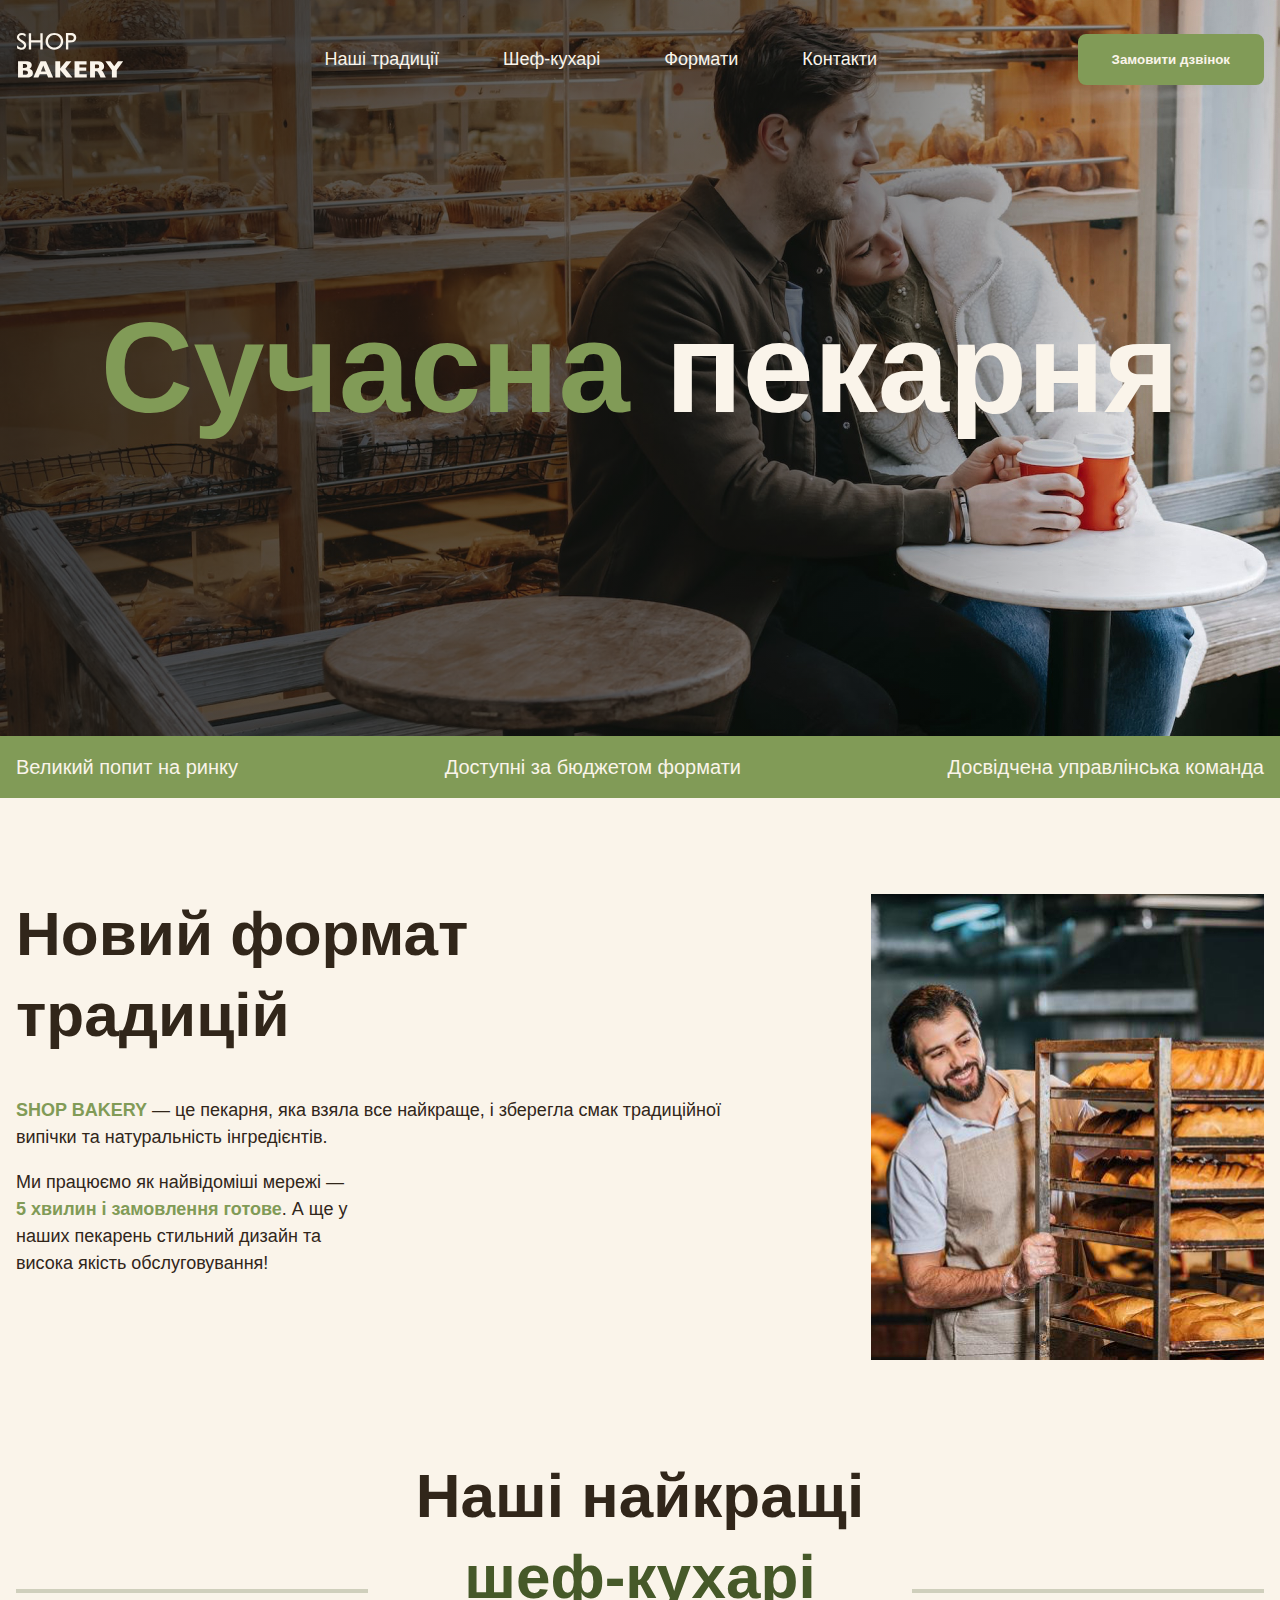
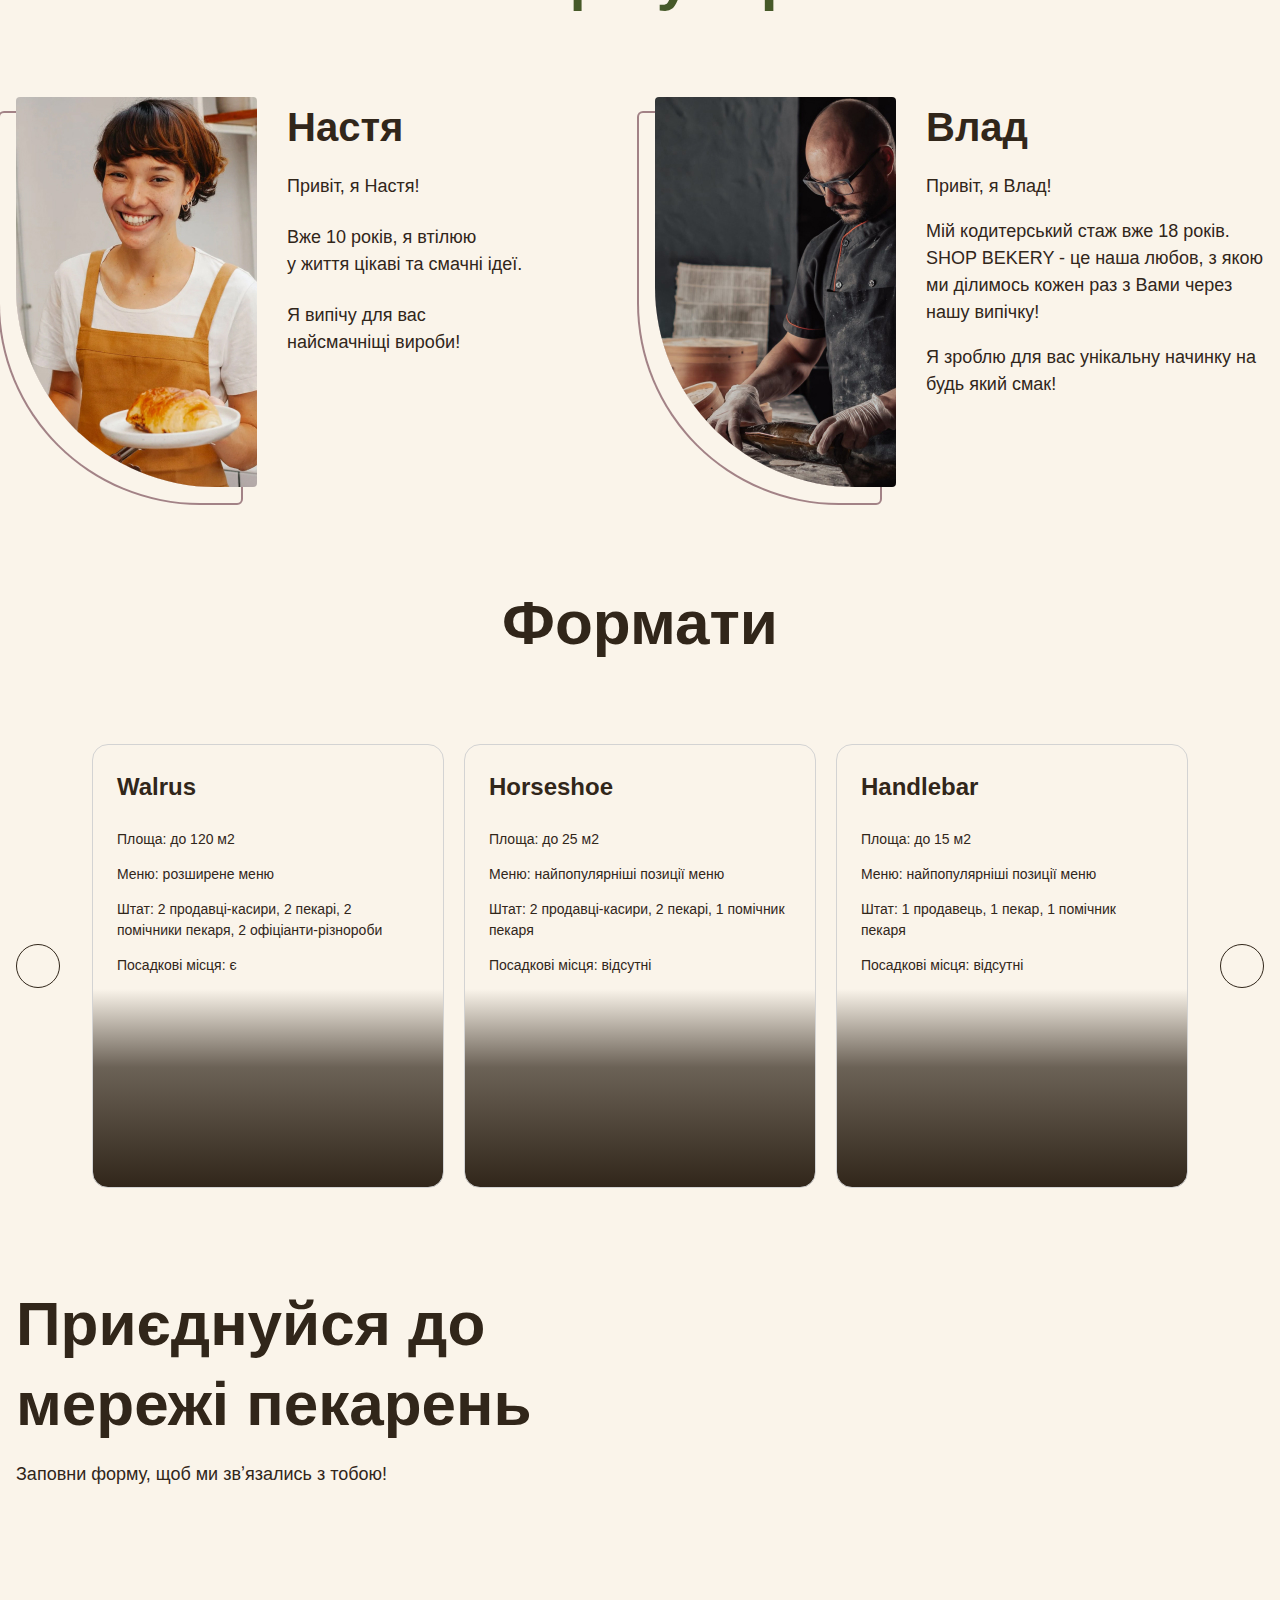
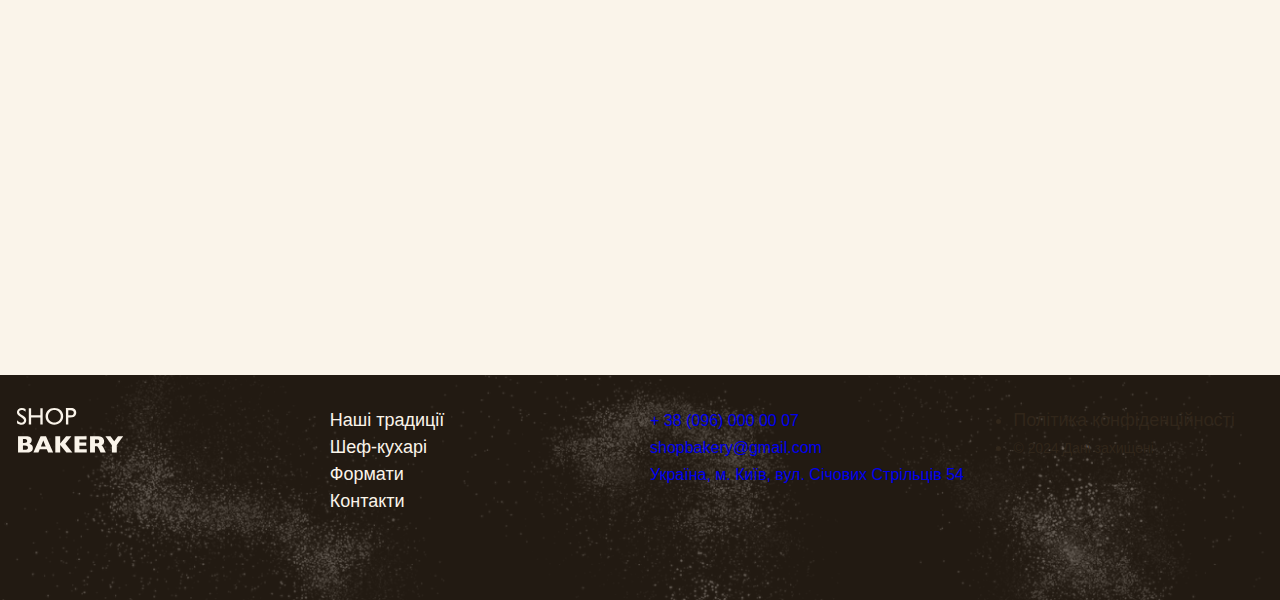
==== commit bbda2b5d: "modified:   css/styles.css 	modified:   index.html" ====
--- a/index.html
+++ b/index.html
@@ -13,16 +13,23 @@
         <div class="container">
             <div class="header-container">
                 <nav class="header-nav">
-                    <a href="/"><img src="images/logo.svg" alt="Сучасна пекарня">
-                    </a>
+                    <a href="/"><img src="images/logo.svg" alt="Сучасна пекарня"> </a>
                     <ul class="header-menu">
-                        <li><a class="link" href="#traditions-section">Наші традиції</a></li>
-                        <li><a class="link" href="#chefs-section">Шеф-кухарі</a></li>
-                        <li><a class="link" href="#formats-section">Формати</a></li>
-                        <li><a class="link" href="#contact-section">Контакти</a></li>
+                        <li>
+                            <a class="link" href="#traditions-section">Наші традиції</a>
+                        </li>
+                        <li>
+                            <a class="link" href="#chefs-section">Шеф-кухарі</a>
+                        </li>
+                        <li>
+                            <a class="link" href="#formats-section">Формати</a>
+                        </li>
+                        <li>
+                            <a class="link" href="#contact-section">Контакти</a>
+                        </li>
                     </ul>
                 </nav>
-                <button class="bottom" type="button">Замовити дзвінок</button>
+                <button class="bottom modal-btn-open" type="button">Замовити дзвінок</button>
             </div>
         </div>
     </header>
@@ -47,8 +54,8 @@
                 <div class="traditions-container">
                     <div class="traditions-content">
                         <h2 class="traditions-title section-title">Новий формат традицій</h2>
-                        <p class="traditions-text">
-                            <span class="brand uppercase">shop bakery</span> — це пекарня, яка взяла все найкраще, і
+                        <p class="traditions-text"> <span class="brand uppercase">shop bakery</span> — це пекарня, яка
+                            взяла все найкраще, і
                             зберегла
                             смак
                             традиційної випічки та натуральність інгредієнтів.
@@ -64,11 +71,13 @@
         </section>
         <section class="section" id="chefs-section">
             <div class="container">
-                <h2 class="chefs-title section-title centered">Наші найкращі <span class="accent">шеф-кухарі</span></h2>
+                <h2 class="chefs-title section-title centered">Наші найкращі <br />
+                    <span class="accent">шеф-кухарі</span>
+                </h2>
                 <ul class="chefs-list">
                     <li class="chefs-item">
                         <article class="chef-card">
-                            <img class="chef-photo" src="/images/nastya-chef.jpg" alt="Nastya chef">
+                            <img class="chef-photo" src="images/nastya-chef.jpg" alt="Nastya chef">
                             <div>
                                 <h3 class="chef-title">Настя</h3>
                                 <div class="chef-text">
@@ -83,7 +92,7 @@
                     </li>
                     <li class="chefs-item">
                         <article class="chef-card">
-                            <img class="chef-photo" src="/images/vlad-chef.jpg" alt="Vlad chef">
+                            <img class="chef-photo" src="images/vlad-chef.jpg" alt="Vlad chef">
                             <div>
                                 <h3 class="chef-title">Влад</h3>
                                 <p class="chef-text">Привіт, я Влад!</p>
@@ -145,7 +154,7 @@
                             </li>
                         </ul>
                     </div>
-                    <button class="carousel-button" type="button">
+                    <button class="carousel-button next" type="button">
                         <svg width="44" height="44">
                             <use href="/images/icons.svg#icon-arrow"></use>
                         </svg>
@@ -176,38 +185,51 @@
                         <a href="/"><img src="images/logo.svg" alt="Сучасна пекарня"></a>
                     </div>
                     <ul class="footer-menu">
-                        <li><a class="link" href="#">Наші традиції</a></li>
-                        <li><a class="link" href="#">Шеф-кухарі</a></li>
-                        <li><a class="link" href="#">Формати</a></li>
-                        <li><a class="link" href="#">Контакти</a></li>
-
+                        <li>
+                            <a class="link" href="#">Наші традиції</a>
+                        </li>
+                        <li>
+                            <a class="link" href="#">Шеф-кухарі</a>
+                        </li>
+                        <li>
+                            <a class="link" href="#">Формати</a>
+                        </li>
+                        <li>
+                            <a class="link" href="#">Контакти</a>
+                        </li>
                     </ul>
                 </nav>
                 <address class="footer-address">
                     <ul class="address-list">
-                        <li><a class="address-link" href="tel:+380960000007">+ 38 (096) 000 00 07</a></li>
-                        <li><a class="address-link" href="mailto:shopbakery@gmail.com">shopbakery@gmail.com</a></li>
-                        <li><a class="address-link" href="https://maps.app.goo.gl/4jJMo3dhJYnmSr639"
+                        <li>
+                            <a class="address-link" href="tel:+380960000007">+ 38 (096) 000 00 07</a>
+                        </li>
+                        <li>
+                            <a class="address-link" href="mailto:shopbakery@gmail.com">shopbakery@gmail.com</a>
+                        </li>
+                        <li>
+                            <a class="address-link" href="https://maps.app.goo.gl/4jJMo3dhJYnmSr639"
                                 target="_blank">Україна, м.
                                 Київ,
-                                вул. Січових Стрільців 54</a></li>
-                        <li><a href="#" target="_blank">
-                                <svg class="address-icon" width="32" height="32">
+                                вул. Січових Стрільців 54</a>
+                        </li>
+                        <li>
+                            <a href="#" target="_blank"> <svg class="address-icon" width="32" height="32">
                                     <use href="/images/icons.svg#icon-facebook">
-
                                     </use>
-                                </svg>
-                            </a></li>
-                        <li><a href="#" target="_blank">
-                                <svg class="address-icon" width="32" height="32">
+                                </svg> </a>
+                        </li>
+                        <li>
+                            <a href="#" target="_blank"> <svg class="address-icon" width="32" height="32">
                                     <use href="/images/icons.svg#icon-instagram">
-
                                     </use>
-                                </svg>
-                            </a></li>
+                                </svg> </a>
+                        </li>
                     </ul>
                     <div class="address-info">
-                        <li><a class="address-link" href="#" target="_blank"></a>Політика конфіденційності</li>
+                        <li>
+                            <a class="address-link" href="#" target="_blank"></a>Політика конфіденційності
+                        </li>
                         <li>
                             <p class="address-copyright">&copy; 2024 Дані захищені</p>
                         </li>
@@ -216,6 +238,13 @@
             </div>
         </div>
     </footer>
+    <div class="backdrop is-hidden">
+        <div class="modal">
+            <button class="modal-btn-close" type="button">Close</button>
+        </div>
+    </div>
+
+    <script src="/js/modal.js"></script>
 </body>
 
 </html>--- a/css/styles.css
+++ b/css/styles.css
@@ -115,10 +115,11 @@
   background-color: transparent;
 }
 
+/* Link */
 .link {
-  color: var(--color-brand-dark);
-  line-height: 1.5;
+  color: var(--color-primary-light);
   text-decoration: none;
+  transition: color 0.3s;
 }
 
 .link:hover {
@@ -127,7 +128,11 @@
 
 /* Header */
 .header {
-  background-color: lightgrey;
+  position: absolute;
+  top: 0;
+  left: 0;
+  width: 100%;
+  padding-top: 32px;
 }
 
 .header-container {
@@ -157,7 +162,13 @@
 /* Hero section */
 .hero-section {
   padding: 272px 0;
-  background-image: url('../images/hero-section-background.jpg');
+  background-image: linear-gradient(
+      102.76deg,
+      rgba(18, 18, 17, 0.78) 2.03%,
+      rgba(18, 18, 17, 0.6) 58.46%,
+      rgba(18, 18, 17, 0) 90.36%
+    ),
+    url('../images/hero-section-background.jpg');
   background-repeat: no-repeat;
   background-position: center top;
   background-size: cover;
@@ -241,16 +252,25 @@
 
 /*Chefs secttion */
 .chefs-title {
-  max-width: 520px;
+  position: relative;
   margin: 0 auto 80px;
 }
 
 .chefs-title::after,
 .chefs-title::before {
-  display: block;
+  position: absolute;
+  bottom: 24px;
   width: 352px;
   border: 2px solid var(--color-brand-light);
   content: '';
+}
+
+.chefs-title::before {
+  left: 0;
+}
+
+.chefs-title::after {
+  right: 0;
 }
 
 .chefs-list {
@@ -317,6 +337,11 @@
 
   border: 1px solid lightgray;
   border-radius: 16px;
+  transition: transform 0.3s;
+}
+
+.format-card:hover {
+  transform: scale(1.05);
 }
 
 .formats-title {
@@ -354,6 +379,10 @@
   fill: var(--color-primary-light);
 }
 
+.carousel-button.next {
+  transform: rotate(180deg);
+}
+
 /* Contact section */
 .contact-section {
   padding-bottom: 96px;
@@ -377,6 +406,34 @@
 /* Footer */
 .footer {
   padding: 32px 0;
+  position: relative;
+  background-image: url('../images/footer-background.png');
+  background-color: var(--color-primary-dark);
+  background-repeat: no-repeat;
+  background-size: cover;
+  background-position: center;
+}
+
+.footer::before,
+.footer::after {
+  position: absolute;
+  bottom: 0;
+  background-repeat: no-repeat;
+  content: '';
+}
+
+.footer::before {
+  width: 180px;
+  height: 120px;
+  left: 0;
+  background-image: url(/images/decor-bread-small.png);
+}
+
+.footer::after {
+  width: 380px;
+  height: 190px;
+  right: 0;
+  background-image: url(/images/decor-bread-large.png);
 }
 
 .footer-container {
@@ -424,10 +481,39 @@
   font-size: 14px;
 }
 
-.footer {
-  background-image: url('../images/footer-background.png');
-  background-color: var(--color-primary-dark);
-  background-repeat: no-repeat;
-  background-size: cover;
-  background-position: center;
-}
+/* Modal */
+.backdrop {
+  position: fixed;
+  top: 0;
+  left: 0;
+  right: 0;
+  bottom: 0;
+  display: flex;
+  align-items: center;
+  justify-content: center;
+  padding: 20px 0;
+  background-color: rgba(0, 0, 0, 0.5);
+  transition: opacity 0.3s, visibility 0.3s;
+}
+
+.modal {
+  position: relative;
+  width: 100%;
+  max-width: 880px;
+  height: 100%;
+  max-height: 880px;
+  background-color: var(--color-primary-light);
+  border-radius: 32px;
+}
+
+.backdrop.is-hidden {
+  opacity: 0;
+  visibility: hidden;
+  pointer-events: none;
+}
+
+.modal-btn-close {
+  position: absolute;
+  top: 40px;
+  right: 40px;
+}
